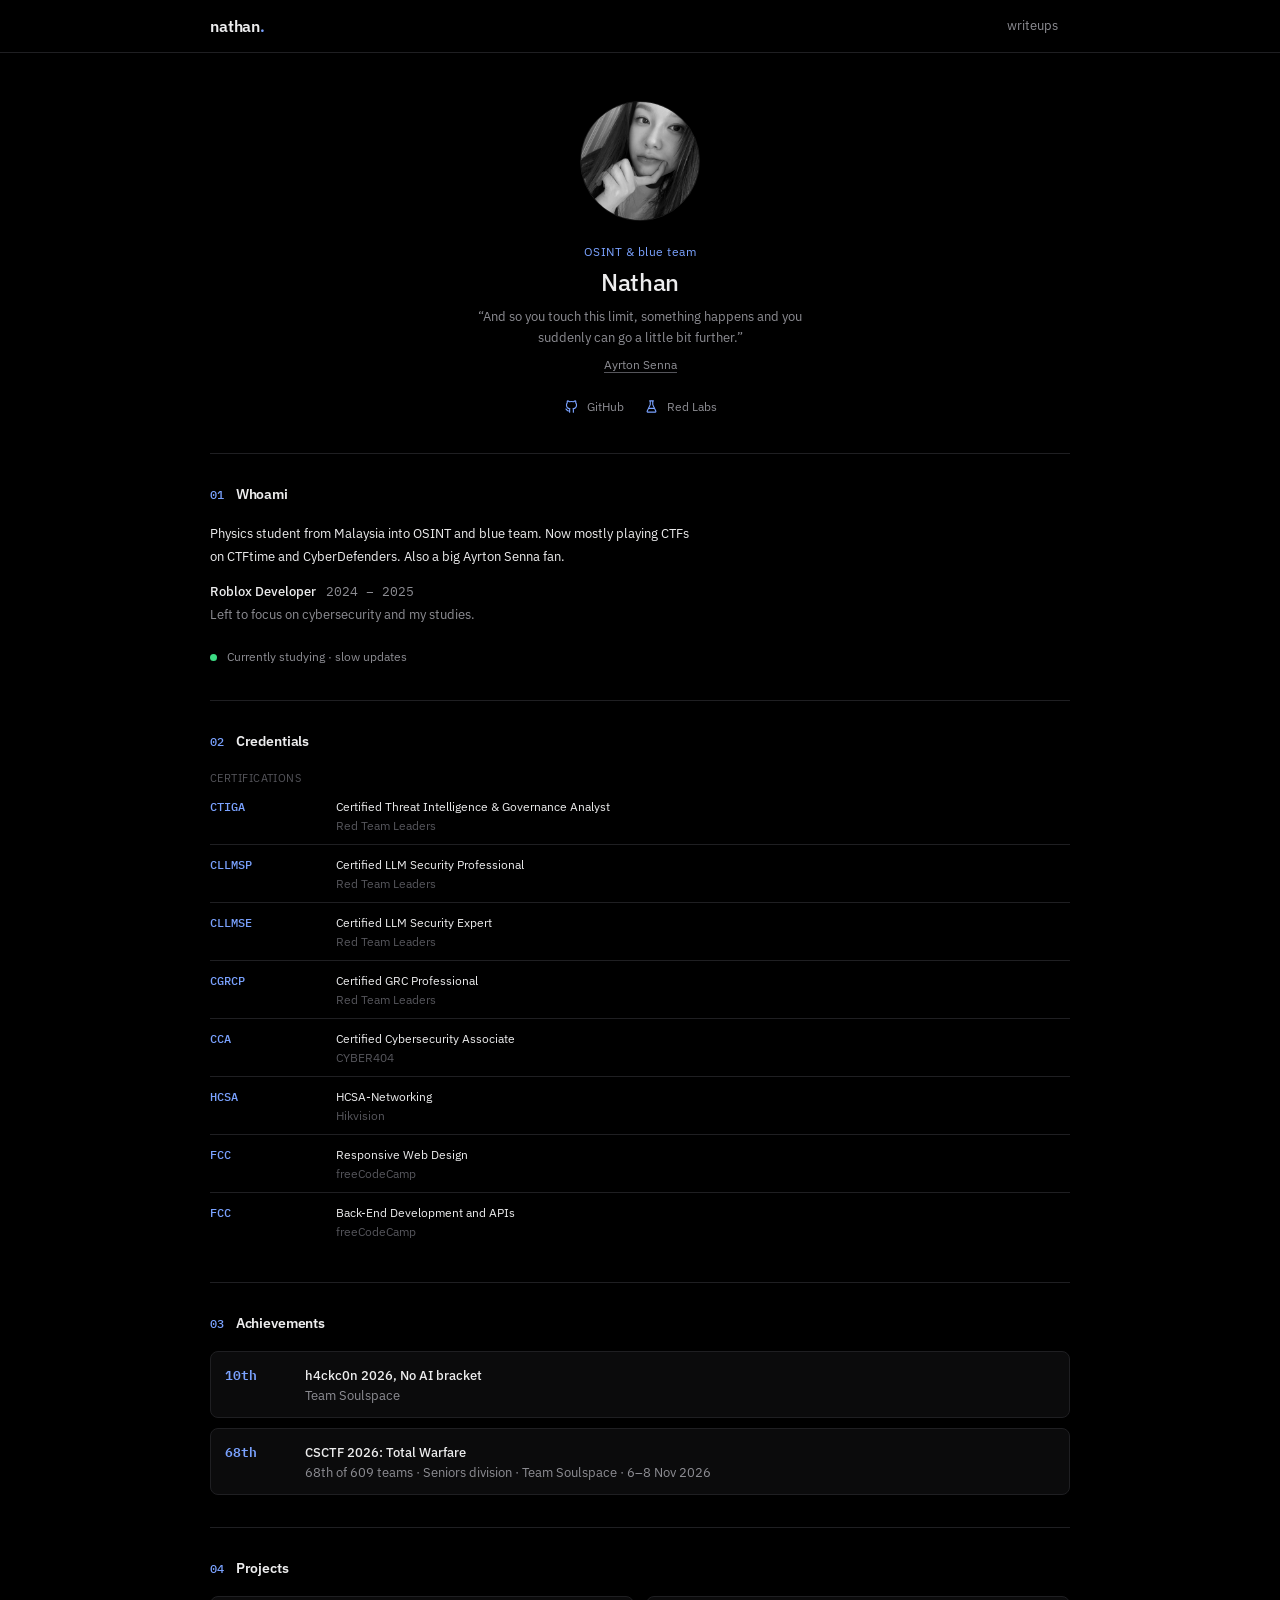
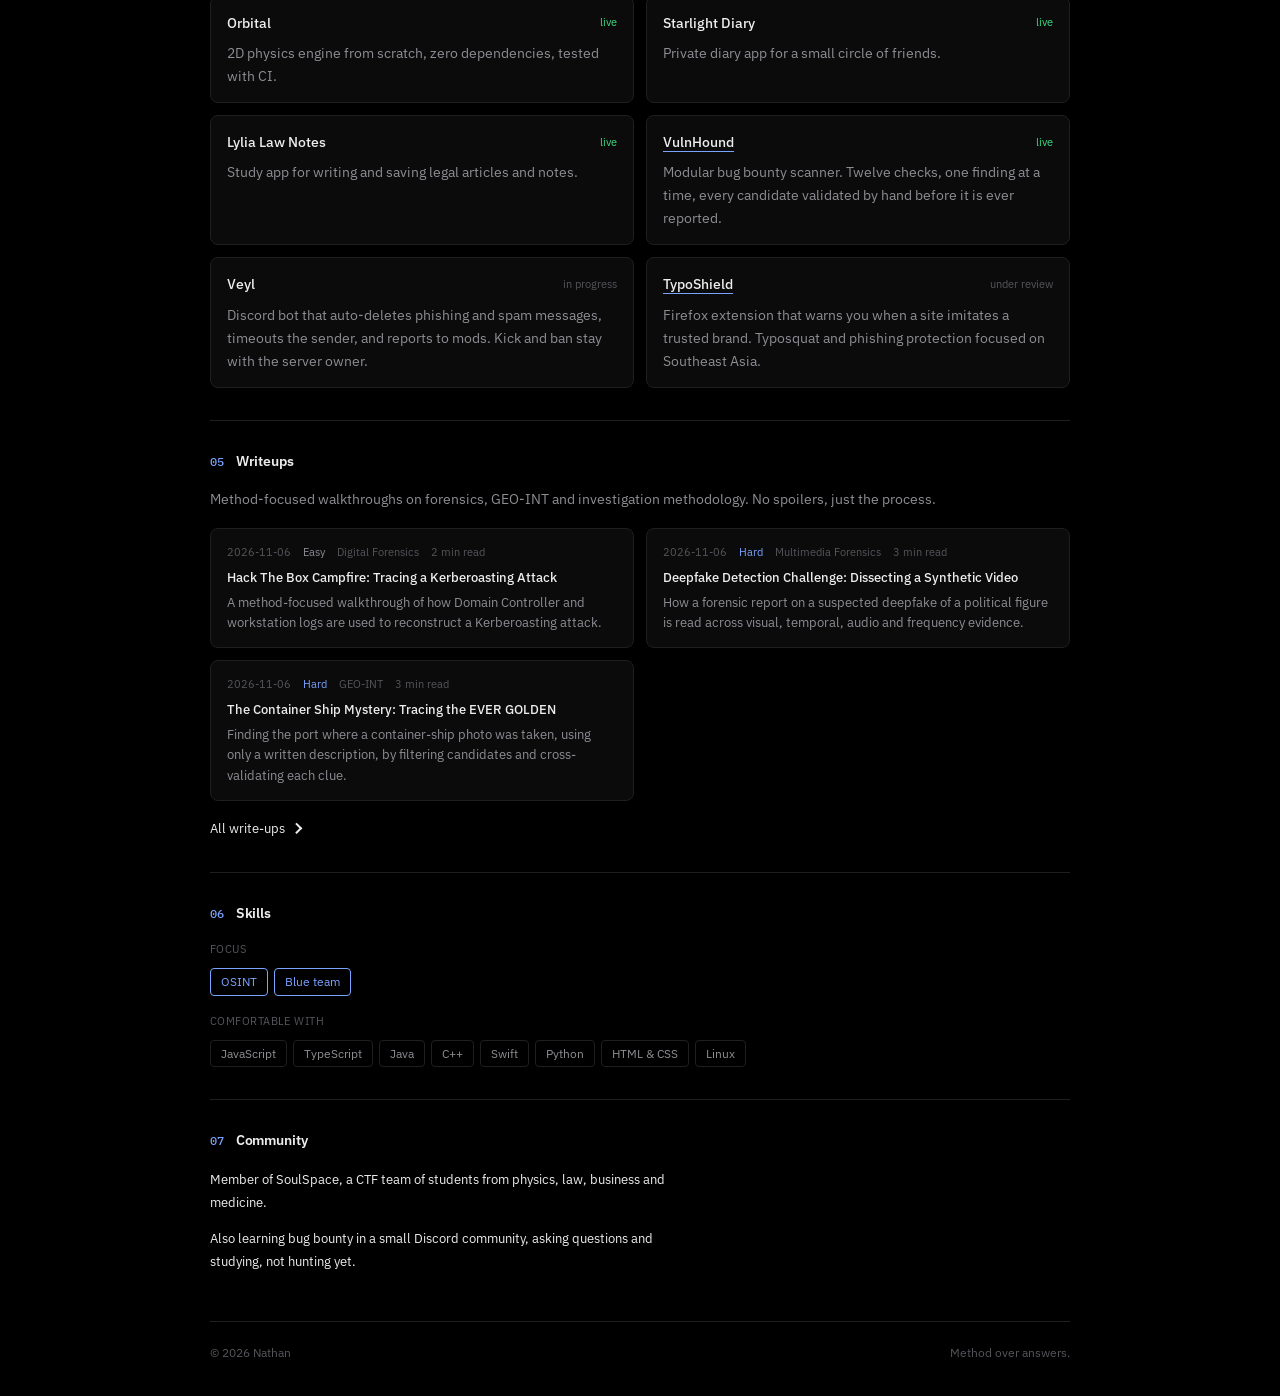
==== index.html @ 0703ba67 "Starlight Diary v2 details; remove SoulSpace and Labs hero links" ====
<!DOCTYPE html>
<html lang="en">
<head>
  <meta charset="UTF-8">
  <meta name="viewport" content="width=device-width, initial-scale=1">
  <title>skibidi sigma gyat</title>
  <meta name="description" content="Nathan's personal portfolio. Physics student interested in OSINT, blue team security, and technical projects.">
  <meta name="theme-color" content="#000000">
  <link rel="icon" href="/assets/img/favicon.svg" type="image/svg+xml">
  <link rel="apple-touch-icon" href="/assets/img/apple-touch-icon.png">
  <meta property="og:type" content="website">
  <meta property="og:title" content="Nathan, Portfolio">
  <meta property="og:description" content="Physics student into OSINT and blue team. Write-ups, projects and CTF notes.">
  <meta property="og:image" content="/assets/img/og.png">
  <meta name="twitter:card" content="summary_large_image">
  <link rel="preconnect" href="https://fonts.googleapis.com">
  <link rel="preconnect" href="https://fonts.gstatic.com" crossorigin>
  <link rel="stylesheet" href="https://fonts.googleapis.com/css2?family=IBM+Plex+Mono:wght@400;500&amp;family=IBM+Plex+Sans:ital,wght@0,400;0,500;0,600;1,400&amp;display=swap">
  <link rel="stylesheet" href="/assets/css/style.css?v=20">
  <script type="application/ld+json">
  {
    "@context": "https://schema.org",
    "@type": "Person",
    "name": "Nathan",
    "alternateName": "skibidin4than",
    "url": "/",
    "sameAs": [
      "https://github.com/skibidin4than",
      "https://www.credly.com/users/skibidin4than/badges"
    ]
  }
  </script>
  <script src="/assets/js/main.js?v=10" defer></script>
  <script src="/assets/js/writeups.js?v=2" defer></script>
</head>
<body class="home">
  <header class="site-header">
    <nav class="nav container" aria-label="Main navigation">
      <a class="nav-brand" href="/">nathan<span>.</span></a>
      <div class="nav-links">
        <a class="nav-link" href="/writeups/">writeups</a>
      </div>
    </nav>
  </header>
  <main class="container page-content">
    <section class="hero" aria-labelledby="intro-title">
      <div class="avatar"><img src="/assets/img/profile.png" alt="Nathan" width="120" height="120"></div>
      <p class="hero-kicker">OSINT &amp; blue team</p>
      <h1 id="intro-title">Nathan</h1>
      <p class="hero-tag">“And so you touch this limit, something happens and you suddenly can go a little bit further.”<span class="hero-by"><a href="https://en.wikipedia.org/wiki/Ayrton_Senna" target="_blank" rel="noopener noreferrer">Ayrton Senna</a></span></p>
      <div class="icons">
        <a class="icon-link" href="https://github.com/skibidin4than" target="_blank" rel="noopener noreferrer"><span class="icon-circle"><svg viewBox="0 0 24 24" aria-hidden="true"><path d="M9 19c-4.3 1.4-4.3-2.5-6-3m12 5v-3.5c0-1 .1-1.4-.5-2 2.8-.3 5.5-1.4 5.5-6a4.6 4.6 0 0 0-1.3-3.2 4.2 4.2 0 0 0-.1-3.2s-1.1-.3-3.5 1.3a11.9 11.9 0 0 0-6.2 0C6.5 2.8 5.4 3.1 5.4 3.1a4.2 4.2 0 0 0-.1 3.2A4.6 4.6 0 0 0 4 9.5c0 4.6 2.7 5.7 5.5 6-.6.6-.6 1.2-.5 2V21"/></svg></span><span class="icon-label">GitHub</span></a>
        <a class="icon-link" href="https://redlabs.enterprisesecurity.io/public-profile/80b9596565cbd5cb3e85d1e59316f225aa04292d63f0277ca23d7d09aa2540df" target="_blank" rel="noopener noreferrer"><span class="icon-circle"><svg viewBox="0 0 24 24" aria-hidden="true"><path d="M9 3h6M10 3v6L5 19.5a1 1 0 0 0 .9 1.5h12.2a1 1 0 0 0 .9-1.5L14 9V3"/><path d="M7.5 15h9"/></svg></span><span class="icon-label">Red Labs</span></a>
      </div>
    </section>

    <section class="section" id="whoami">
      <h2 class="section-heading"><span class="section-num">01</span> Whoami</h2>
      <div class="section-content">
        <p class="body-text">Physics student from Malaysia into OSINT and blue team. Now mostly playing CTFs on CTFtime and CyberDefenders. Also a big Ayrton Senna fan.</p>
        <p class="exp-line"><span class="exp-name">Roblox Developer</span><span class="exp-date">2024 – 2025</span><span class="exp-sub">Left to focus on cybersecurity and my studies.</span></p>
        <p class="status-line"><span class="status-indicator" aria-hidden="true"></span>Currently studying · slow updates</p>
      </div>
    </section>

    <section class="section" id="credentials">
      <h2 class="section-heading"><span class="section-num">02</span> Credentials</h2>
      <div class="section-content">
        <p class="meta-label">Certifications</p>
        <ul class="cert-list">
          <li class="cert"><span class="cert-code">CTIGA</span><span class="cert-body"><span class="cert-name">Certified Threat Intelligence &amp; Governance Analyst</span><span class="cert-issuer">Red Team Leaders</span></span></li>
          <li class="cert"><span class="cert-code">CLLMSP</span><span class="cert-body"><span class="cert-name">Certified LLM Security Professional</span><span class="cert-issuer">Red Team Leaders</span></span></li>
          <li class="cert"><span class="cert-code">CLLMSE</span><span class="cert-body"><span class="cert-name">Certified LLM Security Expert</span><span class="cert-issuer">Red Team Leaders</span></span></li>
          <li class="cert"><span class="cert-code">CGRCP</span><span class="cert-body"><span class="cert-name">Certified GRC Professional</span><span class="cert-issuer">Red Team Leaders</span></span></li>
          <li class="cert"><span class="cert-code">CCA</span><span class="cert-body"><span class="cert-name">Certified Cybersecurity Associate</span><span class="cert-issuer">CYBER404</span></span></li>
          <li class="cert"><span class="cert-code">HCSA</span><span class="cert-body"><span class="cert-name">HCSA-Networking</span><span class="cert-issuer">Hikvision</span></span></li>
          <li class="cert"><span class="cert-code">FCC</span><span class="cert-body"><span class="cert-name">Responsive Web Design</span><span class="cert-issuer">freeCodeCamp</span></span></li>
          <li class="cert"><span class="cert-code">FCC</span><span class="cert-body"><span class="cert-name">Back-End Development and APIs</span><span class="cert-issuer">freeCodeCamp</span></span></li>
        </ul>
      </div>
    </section>

    <section class="section" id="achievements">
      <h2 class="section-heading"><span class="section-num">03</span> Achievements</h2>
      <div class="section-content">
        <ul class="ach-list">
          <li class="ach"><span class="ach-rank">10th</span><span class="ach-body"><span class="ach-name">h4ckc0n 2026, No AI bracket</span><span class="ach-sub">Team Soulspace</span></span></li>
          <li class="ach"><span class="ach-rank">68th</span><span class="ach-body"><span class="ach-name">CSCTF 2026: Total Warfare</span><span class="ach-sub">68th of 609 teams · Seniors division · Team Soulspace · 6–8 Nov 2026</span></span></li>
        </ul>
      </div>
    </section>

    <section class="section" id="projects">
      <h2 class="section-heading"><span class="section-num">04</span> Projects</h2>
      <div class="section-content project-grid">
        <article class="project">
          <div class="project-top"><h3>Orbital</h3><span class="project-status live">live</span></div>
          <p class="project-description">2D physics engine from scratch, zero dependencies, tested with CI.</p>
        </article>
        <article class="project">
          <div class="project-top"><h3>Starlight Diary</h3><span class="project-status live">live</span></div>
          <p class="project-description">Private diary app for a small circle of friends.</p>
        </article>
        <article class="project">
          <div class="project-top"><h3>Lylia Law Notes</h3><span class="project-status live">live</span></div>
          <p class="project-description">Study app for writing and saving legal articles and notes.</p>
        </article>
        <article class="project">
          <div class="project-top"><h3><a href="/projects/vulnhound.html">VulnHound</a></h3><span class="project-status live">live</span></div>
          <p class="project-description">Modular bug bounty scanner. Twelve checks, one finding at a time, every candidate validated by hand before it is ever reported.</p>
        </article>
        <article class="project">
          <div class="project-top"><h3>Veyl</h3><span class="project-status progress">in progress</span></div>
          <p class="project-description">Discord bot that auto-deletes phishing and spam messages, timeouts the sender, and reports to mods. Kick and ban stay with the server owner.</p>
        </article>
        <article class="project">
          <div class="project-top"><h3><a href="/projects/typoshield.html">TypoShield</a></h3><span class="project-status progress">under review</span></div>
          <p class="project-description">Firefox extension that warns you when a site imitates a trusted brand. Typosquat and phishing protection focused on Southeast Asia.</p>
        </article>
      </div>
    </section>

    <section class="section" id="writeups">
      <h2 class="section-heading"><span class="section-num">05</span> Writeups</h2>
      <div class="section-content">
        <p class="section-lead">Method-focused walkthroughs on forensics, GEO-INT and investigation methodology. No spoilers, just the process.</p>
        <div class="writeup-list" id="writeup-list" data-limit="3" aria-live="polite">
          <p class="writeup-message">Loading latest write-ups…</p>
        </div>
        <a class="all-writeups link-arrow" href="/writeups/">All write-ups</a>
      </div>
    </section>

    <section class="section" id="skills">
      <h2 class="section-heading"><span class="section-num">06</span> Skills</h2>
      <div class="section-content">
        <div class="skill-group">
          <p class="meta-label">Focus</p>
          <ul class="chips"><li class="chip focus">OSINT</li><li class="chip focus">Blue team</li></ul>
        </div>
        <div class="skill-group">
          <p class="meta-label">Comfortable with</p>
          <ul class="chips">
            <li class="chip">JavaScript</li><li class="chip">TypeScript</li><li class="chip">Java</li><li class="chip">C++</li><li class="chip">Swift</li><li class="chip">Python</li><li class="chip">HTML &amp; CSS</li><li class="chip">Linux</li>
          </ul>
        </div>
      </div>
    </section>

    <section class="section" id="community">
      <h2 class="section-heading"><span class="section-num">07</span> Community</h2>
      <div class="section-content">
        <p class="body-text">Member of SoulSpace, a CTF team of students from physics, law, business and medicine.</p>
        <p class="body-text">Also learning bug bounty in a small Discord community, asking questions and studying, not hunting yet.</p>
      </div>
    </section>
  </main>
  <footer class="site-footer container">
    <p class="footer-copy">© 2026 Nathan</p>
    <p class="footer-note">Method over answers.</p>
  </footer>
</body>
</html>
---- assets/css/style.css ----
:root {
  color-scheme: dark;
  --bg: #000000;
  --surface: #0b0b0c;
  --line: #1f1f22;
  --text: #ededee;
  --muted: #8d8d93;
  --faint: #55555b;
  --accent: #7aa2ff;
  --accent-soft: #60a5fa;
  --live: #3ddc84;
  --sans: "IBM Plex Sans", "Helvetica Neue", Arial, sans-serif;
  --mono: "IBM Plex Mono", ui-monospace, monospace;
  --measure: 860px;
}

* {
  box-sizing: border-box;
}

html {
  scroll-behavior: smooth;
  scroll-padding-top: 72px;
  -webkit-text-size-adjust: 100%;
  background: var(--bg);
}

body {
  margin: 0;
  min-height: 100vh;
  background: var(--bg);
  color: var(--text);
  font-family: var(--sans);
  font-size: 13px;
  line-height: 1.8;
  -webkit-font-smoothing: antialiased;
  overflow-wrap: break-word;
}

a {
  color: inherit;
  text-decoration: none;
}

a:focus-visible,
button:focus-visible {
  outline: 2px solid var(--accent);
  outline-offset: 4px;
  border-radius: 4px;
}

::selection {
  background: var(--accent);
  color: var(--bg);
}

.container {
  width: min(100% - 40px, var(--measure));
  margin-inline: auto;
}

.site-header {
  position: sticky;
  top: 0;
  z-index: 10;
  background: var(--bg);
  border-bottom: 1px solid var(--line);
}

.nav {
  height: 52px;
  display: flex;
  align-items: center;
  justify-content: space-between;
}

.nav-brand {
  font-family: var(--sans);
  font-weight: 600;
  font-size: 16px;
  letter-spacing: -.01em;
}

.nav-brand span {
  color: var(--accent);
}

.nav-links {
  display: flex;
  gap: 4px;
}

.nav-link {
  padding: 4px 12px;
  color: var(--muted);
  font-family: var(--sans);
  font-size: 13px;
  transition: color .2s;
}

.nav-link:hover,
.nav-link.active {
  color: var(--text);
}

.nav-link.active {
  box-shadow: inset 0 -2px 0 var(--accent);
}

.page-content {
  padding-top: 36px;
}

.hero {
  padding: 0 0 32px;
  border-bottom: 1px solid var(--line);
  text-align: center;
}

.avatar {
  width: 120px;
  height: 120px;
  margin: 0 auto 20px;
}

.avatar img {
  display: block;
  width: 120px;
  height: 120px;
  border-radius: 50%;
  object-fit: cover;
  border: 1px solid var(--line);
  filter: grayscale(1) contrast(1.05);
}

.hero-kicker {
  margin: 0 0 6px;
  color: var(--accent);
  font-family: var(--sans);
  font-size: 12px;
  letter-spacing: .04em;
}

.hero h1 {
  margin: 0;
  font-size: clamp(20px, 5vw, 24px);
  line-height: 1.1;
  font-weight: 500;
  letter-spacing: -.02em;
}

.hero-tag {
  margin: 12px auto 0;
  max-width: 46ch;
  color: var(--muted);
  font-size: 13px;
  line-height: 1.6;
}

.hero-by {
  display: block;
  margin-top: 6px;
  color: var(--faint);
  font-size: 12px;
}

.hero-by a {
  border-bottom: 1px solid var(--faint);
  color: var(--muted);
  transition: color .2s, border-color .2s;
}

.hero-by a:hover {
  color: var(--accent);
  border-color: var(--accent);
}

.icons {
  display: flex;
  flex-wrap: wrap;
  gap: 6px 20px;
  margin-top: 22px;
  justify-content: center;
}

.icon-link {
  display: inline-flex;
  align-items: center;
  gap: 8px;
  color: var(--muted);
  font-family: var(--sans);
  font-size: 12px;
  transition: color .2s;
}

.icon-link:hover {
  color: var(--accent);
}

.icon-circle {
  display: grid;
  place-items: center;
}

.icon-circle svg {
  width: 15px;
  height: 15px;
  fill: none;
  stroke: var(--accent);
  stroke-width: 1.8;
  stroke-linecap: round;
  stroke-linejoin: round;
}

.section {
  padding: 32px 0;
  border-bottom: 1px solid var(--line);
}

.section:last-of-type {
  border-bottom: 0;
}

.section-heading {
  display: flex;
  align-items: baseline;
  gap: 12px;
  margin: 0 0 18px;
  font-size: 14px;
  line-height: 1.25;
  font-weight: 600;
  letter-spacing: -.01em;
}

.section-num {
  flex-shrink: 0;
  color: var(--accent);
  font-family: var(--mono);
  font-size: 12px;
  font-weight: 500;
}

.body-text {
  max-width: 60ch;
  margin: 0 0 12px;
  color: var(--text);
  font-size: 13px;
  line-height: 1.8;
}

.body-text:last-child {
  margin-bottom: 0;
}

.section-lead {
  margin: 0 0 16px;
  color: var(--muted);
  font-size: 14px;
  line-height: 1.7;
}

.status-line {
  display: flex;
  align-items: center;
  gap: 10px;
  margin: 16px 0 0;
  color: var(--muted);
  font-family: var(--sans);
  font-size: 12px;
}

.status-indicator {
  width: 7px;
  height: 7px;
  border-radius: 50%;
  background: var(--live);
}

.terminal {
  background: var(--surface);
  border: 1px solid var(--line);
  border-radius: 8px;
  overflow: hidden;
}

.term-head {
  display: flex;
  align-items: center;
  gap: 6px;
  padding: 10px 14px;
  border-bottom: 1px solid var(--line);
}

.term-dot {
  width: 9px;
  height: 9px;
  border-radius: 50%;
  background: var(--line);
}

.term-title {
  margin-left: 8px;
  color: var(--faint);
  font-family: var(--sans);
  font-size: 12px;
}

.term-line {
  margin: 0;
  padding: 14px 14px 4px;
  color: var(--text);
  font-family: var(--sans);
  font-size: 13px;
}

.term-line .prompt {
  color: var(--accent);
  margin-right: 8px;
}

.term-out {
  margin: 0;
  padding: 4px 14px 14px;
}

.term-row {
  display: grid;
  grid-template-columns: 72px 1fr;
  gap: 12px;
  padding: 2px 0;
  font-family: var(--sans);
  font-size: 13px;
  line-height: 1.7;
}

.term-row dt {
  color: var(--faint);
}

.term-row dd {
  margin: 0;
  color: var(--text);
}

.project-grid {
  display: grid;
  grid-template-columns: 1fr;
  gap: 12px;
}

.project {
  padding: 14px 16px;
  background: var(--surface);
  border: 1px solid var(--line);
  border-radius: 8px;
}

.project-top {
  display: flex;
  align-items: center;
  justify-content: space-between;
  gap: 12px;
}

.project h3 {
  margin: 0;
  font-size: 14px;
  font-weight: 500;
}

.project h3 a {
  border-bottom: 1px solid var(--accent);
  color: var(--text);
}

.project h3 a:hover {
  color: var(--accent);
}

.project-status {
  flex-shrink: 0;
  color: var(--faint);
  font-family: var(--sans);
  font-size: 11px;
}

.project-status.live {
  color: var(--live);
}

.project-description {
  margin: 6px 0 0;
  color: var(--muted);
  font-size: 14px;
  line-height: 1.65;
}

.skill-group {
  margin: 0 0 16px;
}

.skill-group:last-child {
  margin-bottom: 0;
}

.meta-label {
  margin: 0 0 8px;
  color: var(--faint);
  font-family: var(--sans);
  font-size: 11px;
  letter-spacing: .04em;
  text-transform: uppercase;
}

.chips {
  display: flex;
  flex-wrap: wrap;
  gap: 6px;
  margin: 0;
  padding: 0;
  list-style: none;
}

.chip {
  padding: 2px 10px;
  border: 1px solid var(--line);
  border-radius: 4px;
  color: var(--muted);
  font-family: var(--sans);
  font-size: 12px;
}

.chip.focus {
  border-color: var(--accent);
  color: var(--accent);
}

.cert-list {
  display: grid;
  margin: 0;
  padding: 0;
  list-style: none;
}

.cert {
  display: grid;
  grid-template-columns: 88px 1fr;
  gap: 4px 16px;
  align-items: baseline;
  padding: 9px 0;
  border-top: 1px solid var(--line);
}

.cert:first-child {
  border-top: 0;
  padding-top: 0;
}

.cert-code {
  color: var(--accent);
  font-family: var(--mono);
  font-size: 12px;
  font-weight: 500;
  overflow-wrap: anywhere;
}

.cert-body {
  min-width: 0;
}

.cert-name {
  display: block;
  color: var(--text);
  font-size: 12px;
  line-height: 1.5;
  font-weight: 400;
}

.cert-issuer {
  display: block;
  margin-top: 1px;
  color: var(--faint);
  font-size: 12px;
  line-height: 1.5;
}

.cert-highlight {
  background: var(--surface);
  border: 1px solid var(--line);
  border-radius: 6px;
  padding: 9px 12px;
  margin: 0 -12px 9px;
}

.cert-highlight + .cert {
  border-top: 0;
}

.about-exp {
  margin: 16px 0 0;
}

.cred-subhead {
  margin-top: 20px;
}

.ach-list {
  display: grid;
  gap: 10px;
  margin: 0;
  padding: 0;
  list-style: none;
}

.ach {
  display: grid;
  grid-template-columns: 64px 1fr;
  gap: 4px 16px;
  align-items: baseline;
  padding: 12px 14px;
  background: var(--surface);
  border: 1px solid var(--line);
  border-radius: 8px;
}

.ach-rank {
  color: var(--accent);
  font-family: var(--mono);
  font-size: 13px;
  font-weight: 600;
}

.ach-name {
  display: block;
  color: var(--text);
  font-size: 12.5px;
  font-weight: 500;
  line-height: 1.5;
}

.ach-sub {
  display: block;
  margin-top: 1px;
  color: var(--muted);
  font-size: 12.5px;
  line-height: 1.55;
}

.site-footer {
  display: flex;
  flex-wrap: wrap;
  justify-content: space-between;
  gap: 8px;
  margin-top: 16px;
  padding-top: 20px;
  padding-bottom: 32px;
  border-top: 1px solid var(--line);
}

.footer-copy,
.footer-note {
  margin: 0;
  color: var(--faint);
  font-family: var(--sans);
  font-size: 12px;
}

.link-arrow::after {
  content: "";
  display: inline-block;
  width: .45em;
  height: .45em;
  margin-left: .55em;
  border-top: 2px solid currentColor;
  border-right: 2px solid currentColor;
  transform: rotate(45deg) translateY(-.08em);
}

.all-writeups {
  display: inline-block;
  margin-top: 16px;
  color: var(--text);
  font-family: var(--sans);
  font-size: 13px;
}

.all-writeups:hover {
  color: var(--accent);
}

.writeups-page .hero {
  padding-bottom: 24px;
}

.filters {
  display: flex;
  flex-wrap: wrap;
  gap: 6px;
  margin-top: 20px;
}

.filter {
  display: inline-flex;
  align-items: baseline;
  padding: 3px 10px;
  background: none;
  border: 1px solid var(--line);
  border-radius: 4px;
  color: var(--muted);
  font: 400 12px var(--mono);
  cursor: pointer;
  transition: color .2s, border-color .2s;
}

.filter:hover {
  color: var(--text);
  border-color: var(--faint);
}

.filter[aria-pressed="true"] {
  color: var(--accent);
  border-color: var(--accent);
}

.filter-count {
  margin-left: 8px;
  color: var(--faint);
  font-size: 11px;
}

.writeup-list {
  display: grid;
  grid-template-columns: 1fr;
  gap: 12px;
}

.writeup-row {
  display: block;
  padding: 14px 16px;
  background: var(--surface);
  border: 1px solid var(--line);
  border-radius: 8px;
  transition: border-color .2s;
}

.writeup-row:hover,
.writeup-row:focus-visible {
  border-color: var(--accent);
}

.writeup-meta {
  display: flex;
  flex-wrap: wrap;
  align-items: center;
  gap: 4px 12px;
  margin-bottom: 6px;
  color: var(--faint);
  font-family: var(--sans);
  font-size: 11px;
}

.writeup-title {
  display: block;
  font-size: 13px;
  line-height: 1.45;
  font-weight: 500;
}

.writeup-description {
  display: block;
  margin-top: 4px;
  color: var(--muted);
  font-size: 12.5px;
  line-height: 1.65;
}

.writeup-message {
  margin: 0;
  padding: 14px 0;
  color: var(--muted);
  font-size: 14px;
}

.lvl,
.cat {
  font-family: var(--sans);
  font-size: 11px;
}

.lvl-easy,
.lvl-medium {
  color: var(--muted);
}

.lvl-hard {
  color: var(--accent);
}

.article {
  width: 100%;
}

.article-header {
  padding: 36px 0 22px;
  border-bottom: 1px solid var(--line);
}

.article-meta {
  display: flex;
  flex-wrap: wrap;
  align-items: center;
  gap: 6px 12px;
  color: var(--faint);
  font-family: var(--sans);
  font-size: 12px;
}

.article-title {
  margin: 14px 0 10px;
  font-size: clamp(22px, 6vw, 26px);
  line-height: 1.25;
  font-weight: 600;
  letter-spacing: -.015em;
}

.article-description {
  margin: 0;
  color: var(--muted);
  font-size: 15px;
  line-height: 1.7;
}

.article-tags {
  display: flex;
  flex-wrap: wrap;
  gap: 6px;
  margin-top: 16px;
}

.tag-chip {
  padding: 1px 10px;
  border: 1px solid var(--line);
  border-radius: 4px;
  color: var(--muted);
  font-family: var(--sans);
  font-size: 11px;
}

.article-body {
  padding: 12px 0 36px;
}

.article-body p,
.article-body li {
  font-size: 14px;
  line-height: 1.85;
}

.article-body p {
  margin: 14px 0;
}

.article-body ul,
.article-body ol {
  padding-left: 22px;
  margin: 14px 0;
}

.article-body li {
  padding: 2px 0;
}

.article-body a {
  border-bottom: 1px solid var(--accent);
  color: var(--text);
}

.article-body a:hover {
  color: var(--accent);
}

.article-body h2 {
  display: flex;
  align-items: baseline;
  gap: 12px;
  margin: 36px 0 4px;
  font-size: 17px;
  line-height: 1.3;
  font-weight: 600;
  letter-spacing: -.01em;
}

.article-body h2:first-child {
  margin-top: 20px;
}

.step-number {
  flex-shrink: 0;
  color: var(--accent);
  font-family: var(--sans);
  font-size: 13px;
  font-weight: 500;
}

.article-body blockquote {
  margin: 20px 0;
  padding: 4px 0 4px 18px;
  border-left: 2px solid var(--accent);
  color: var(--muted);
  font-size: 13.5px;
  line-height: 1.75;
}

.article-body pre {
  max-width: 100%;
  overflow-x: auto;
  margin: 18px 0;
  padding: 14px 16px;
  background: var(--surface);
  border: 1px solid var(--line);
  border-radius: 6px;
  font: 13px/1.7 var(--mono);
}

.article-body code {
  font-family: var(--mono);
  font-size: .88em;
  overflow-wrap: anywhere;
}

.article-body :not(pre) > code {
  padding: 1px 6px;
  background: var(--surface);
  border: 1px solid var(--line);
  border-radius: 4px;
}

.article-body pre code {
  overflow-wrap: normal;
}

.takeaway {
  margin: 28px 0 0;
  padding: 16px 18px;
  background: var(--surface);
  border: 1px solid var(--line);
  border-left: 2px solid var(--accent);
  border-radius: 0 6px 6px 0;
}

.takeaway p {
  margin: 0;
  font-size: 14px;
}

.takeaway .takeaway-label {
  margin-bottom: 6px;
  color: var(--accent);
  font-family: var(--sans);
  font-size: 12px;
  font-weight: 600;
}

.article-footer {
  padding: 20px 0 28px;
  border-top: 1px solid var(--line);
}

.article-back {
  color: var(--text);
  font-family: var(--sans);
  font-size: 13px;
}

.article-back:hover {
  color: var(--accent);
}

.article-back.back::before {
  content: "";
  display: inline-block;
  width: .45em;
  height: .45em;
  margin-right: .6em;
  border-bottom: 2px solid currentColor;
  border-left: 2px solid currentColor;
  transform: rotate(45deg) translateY(-.08em);
}

.not-found {
  min-height: 55vh;
  display: grid;
  align-content: center;
}

.not-found .hero {
  padding: 0;
  border: 0;
}

.not-found-links {
  display: flex;
  flex-wrap: wrap;
  gap: 12px 28px;
  margin: 28px 0 0;
}

.article-header,
.article-body,
.article-footer {
  max-width: 700px;
}

@media (min-width: 640px) {
  .page-content {
    padding-top: 48px;
  }
  .hero {
    padding-bottom: 36px;
  }
  .project-grid {
    grid-template-columns: 1fr 1fr;
  }
  .writeup-list {
    grid-template-columns: 1fr 1fr;
  }
  .cert {
    grid-template-columns: 110px 1fr;
  }
}

@media (max-width: 520px) {
  .container {
    width: min(100% - 32px, var(--measure));
  }
  .section {
    padding: 28px 0;
  }
  .cert {
    grid-template-columns: 76px 1fr;
    gap: 4px 12px;
  }
  .cert-highlight {
    margin: 0 -8px 9px;
    padding: 9px 8px;
  }
  .term-row {
    grid-template-columns: 64px 1fr;
  }
}

@media (prefers-reduced-motion: reduce) {
  html {
    scroll-behavior: auto;
  }
  *,
  *::before,
  *::after {
    transition-duration: .01ms !important;
  }
}

.exp-line { margin: 8px 0 22px; font-size: 13px; line-height: 1.6; }
.exp-name { font-weight: 500; }
.exp-date { margin-left: 10px; color: var(--muted); font-family: var(--mono); font-size: 12.5px; white-space: nowrap; }
.exp-sub { display: block; margin-top: 2px; color: var(--muted); font-size: 12.5px; }

.project-logo {
  width: 96px;
  height: 96px;
  margin-bottom: 16px;
  border: 1px solid var(--line);
  border-radius: 18px;
}

.btn-primary {
  display: inline-block;
  margin-top: 16px;
  padding: 9px 18px;
  background: var(--accent);
  border-radius: 6px;
  color: #000;
  font-size: 13px;
  font-weight: 600;
}

.btn-primary:hover {
  background: var(--accent-soft);
}

.cmd-list {
  display: grid;
  gap: 8px;
  margin: 14px 0;
  padding: 0;
  list-style: none;
}

.cmd-list li {
  color: var(--muted);
  font-size: 13px;
  line-height: 1.6;
}
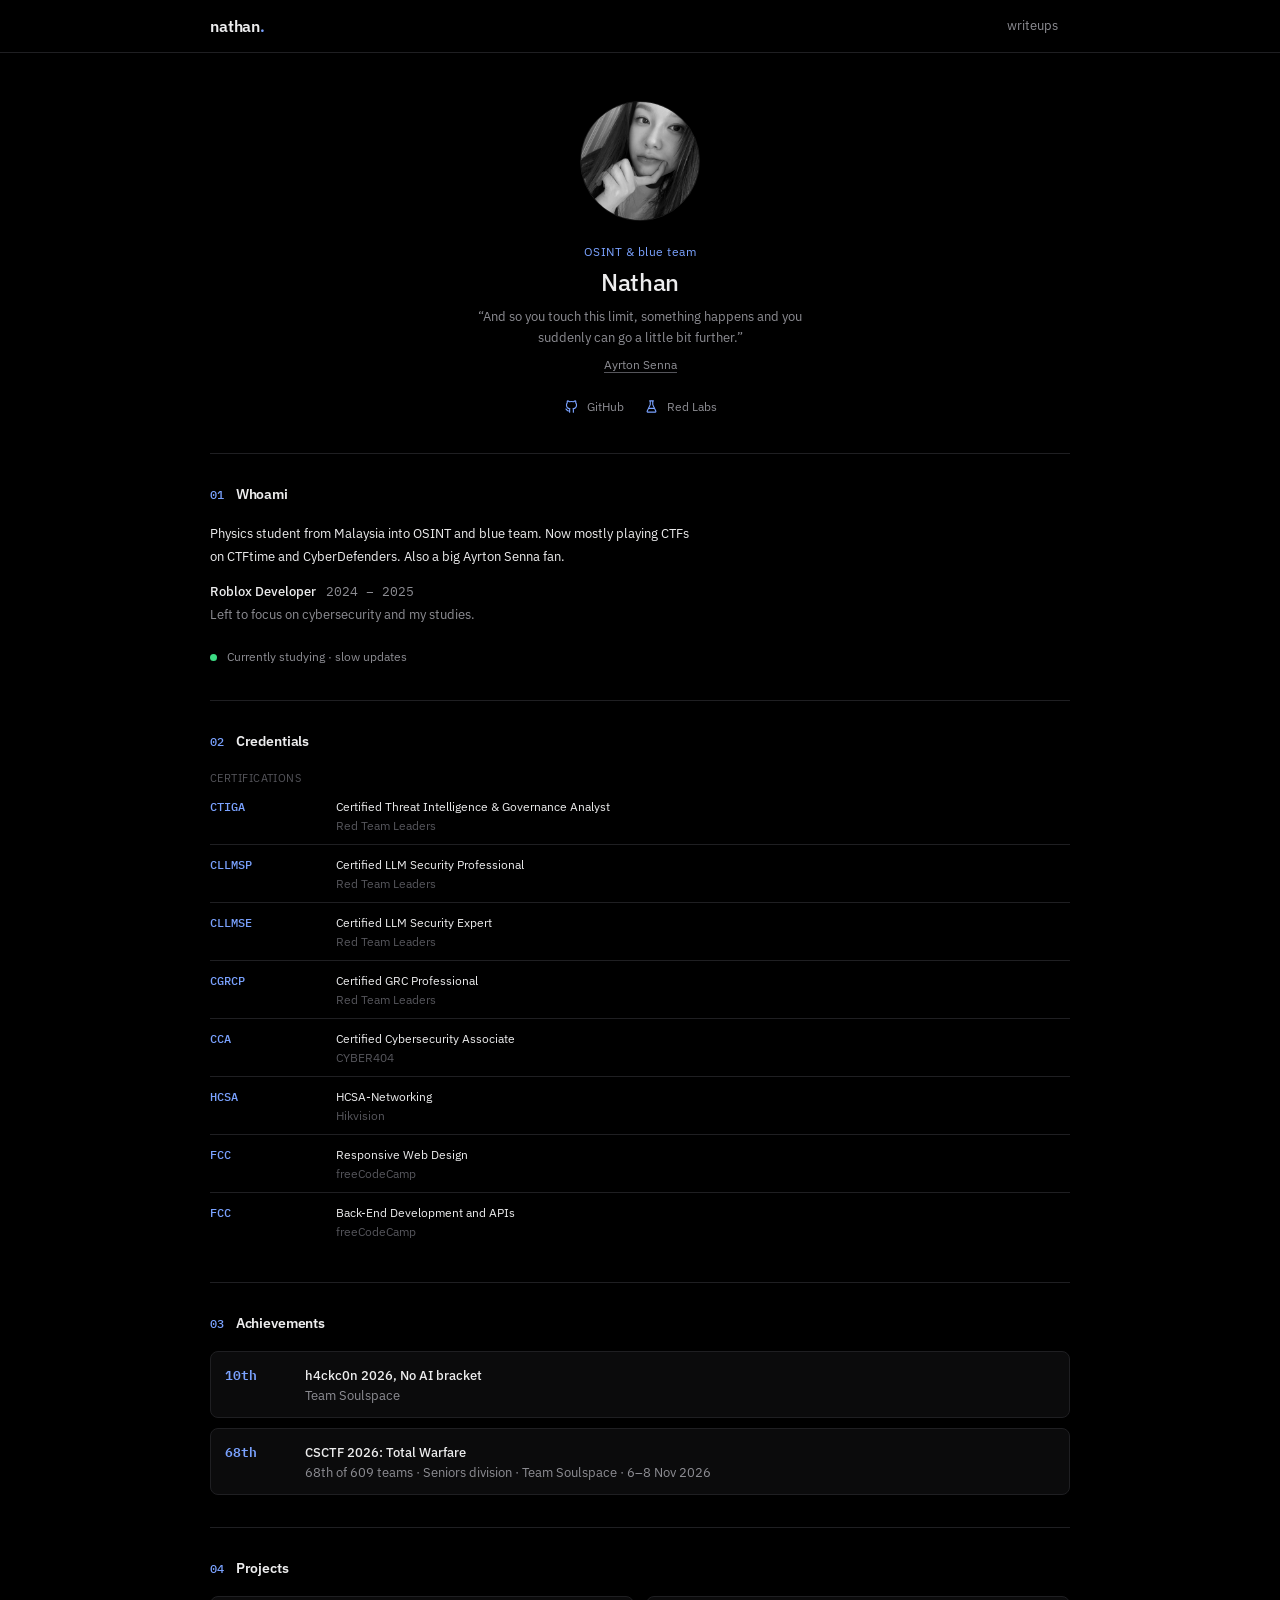
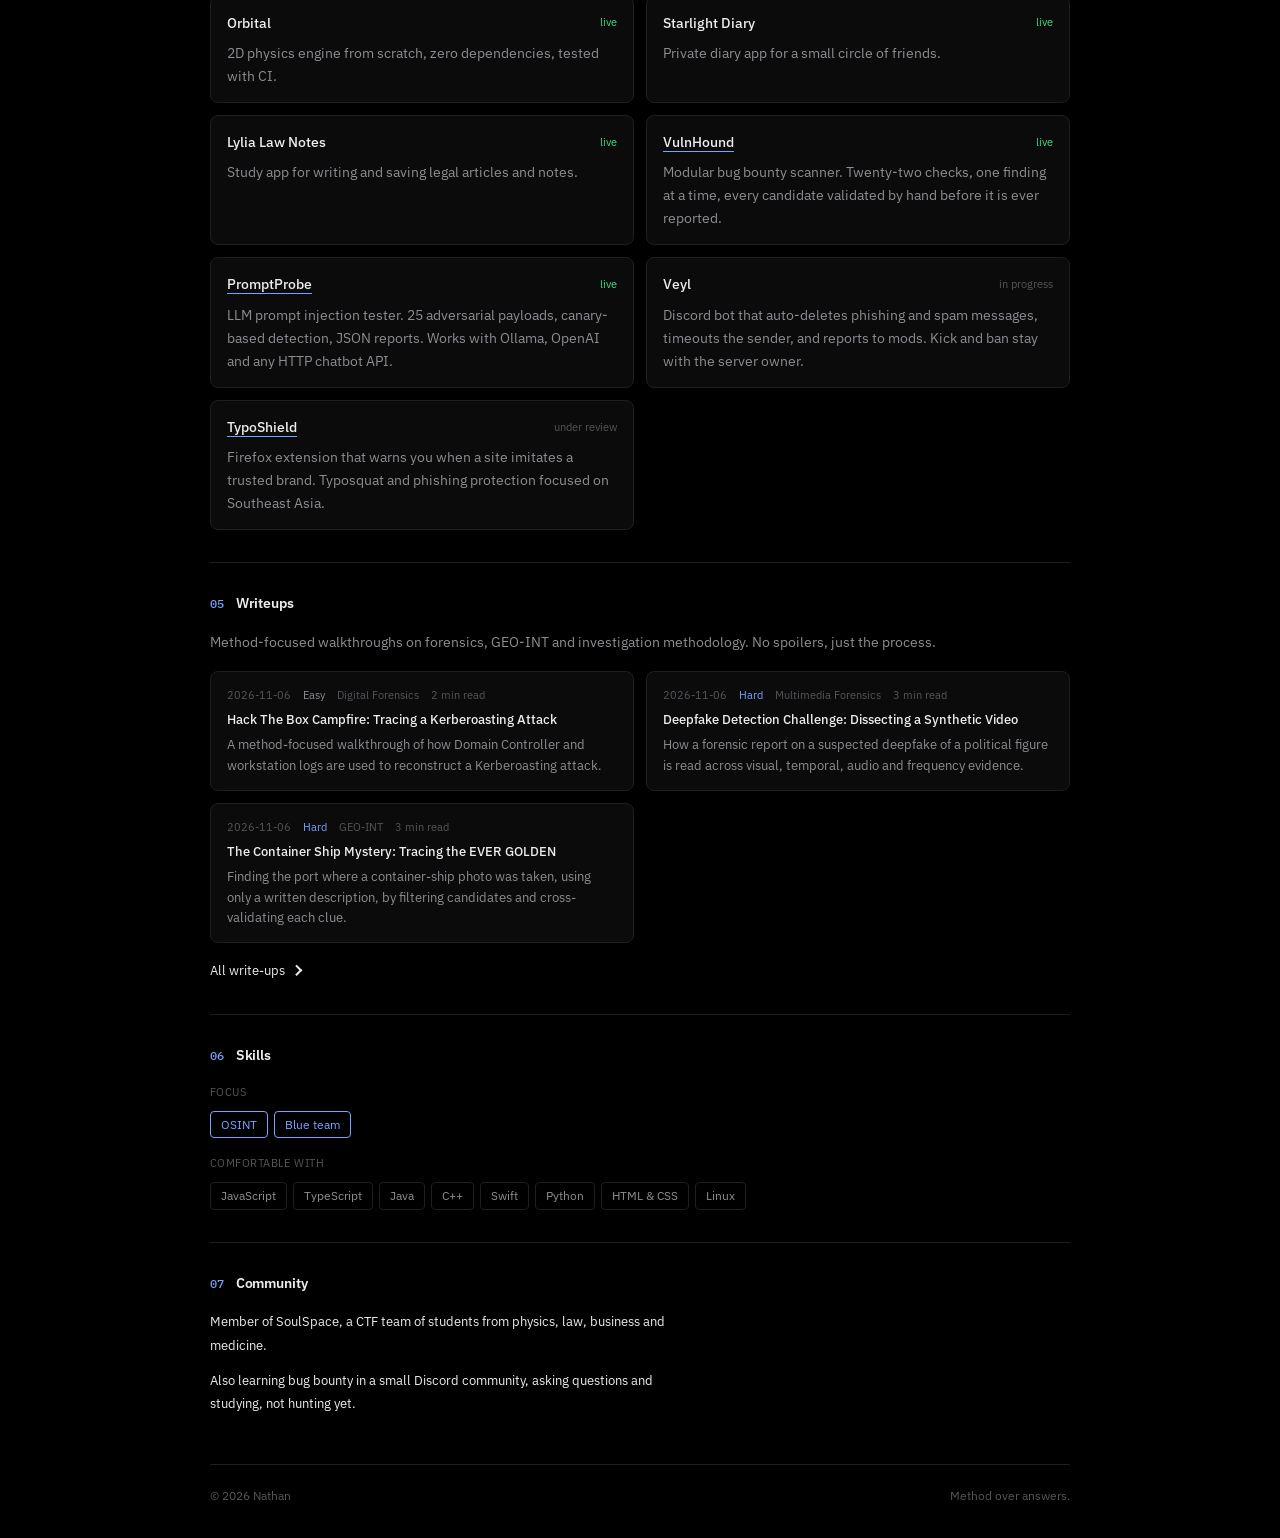
==== commit de829ffa: "Portfolio: VulnHound v1.0.5 + changelog, add PromptProbe" ====
--- a/index.html
+++ b/index.html
@@ -107,7 +107,11 @@
         </article>
         <article class="project">
           <div class="project-top"><h3><a href="/projects/vulnhound.html">VulnHound</a></h3><span class="project-status live">live</span></div>
-          <p class="project-description">Modular bug bounty scanner. Twelve checks, one finding at a time, every candidate validated by hand before it is ever reported.</p>
+          <p class="project-description">Modular bug bounty scanner. Twenty-two checks, one finding at a time, every candidate validated by hand before it is ever reported.</p>
+        </article>
+        <article class="project">
+          <div class="project-top"><h3><a href="/projects/promptprobe.html">PromptProbe</a></h3><span class="project-status live">live</span></div>
+          <p class="project-description">LLM prompt injection tester. 25 adversarial payloads, canary-based detection, JSON reports. Works with Ollama, OpenAI and any HTTP chatbot API.</p>
         </article>
         <article class="project">
           <div class="project-top"><h3>Veyl</h3><span class="project-status progress">in progress</span></div>
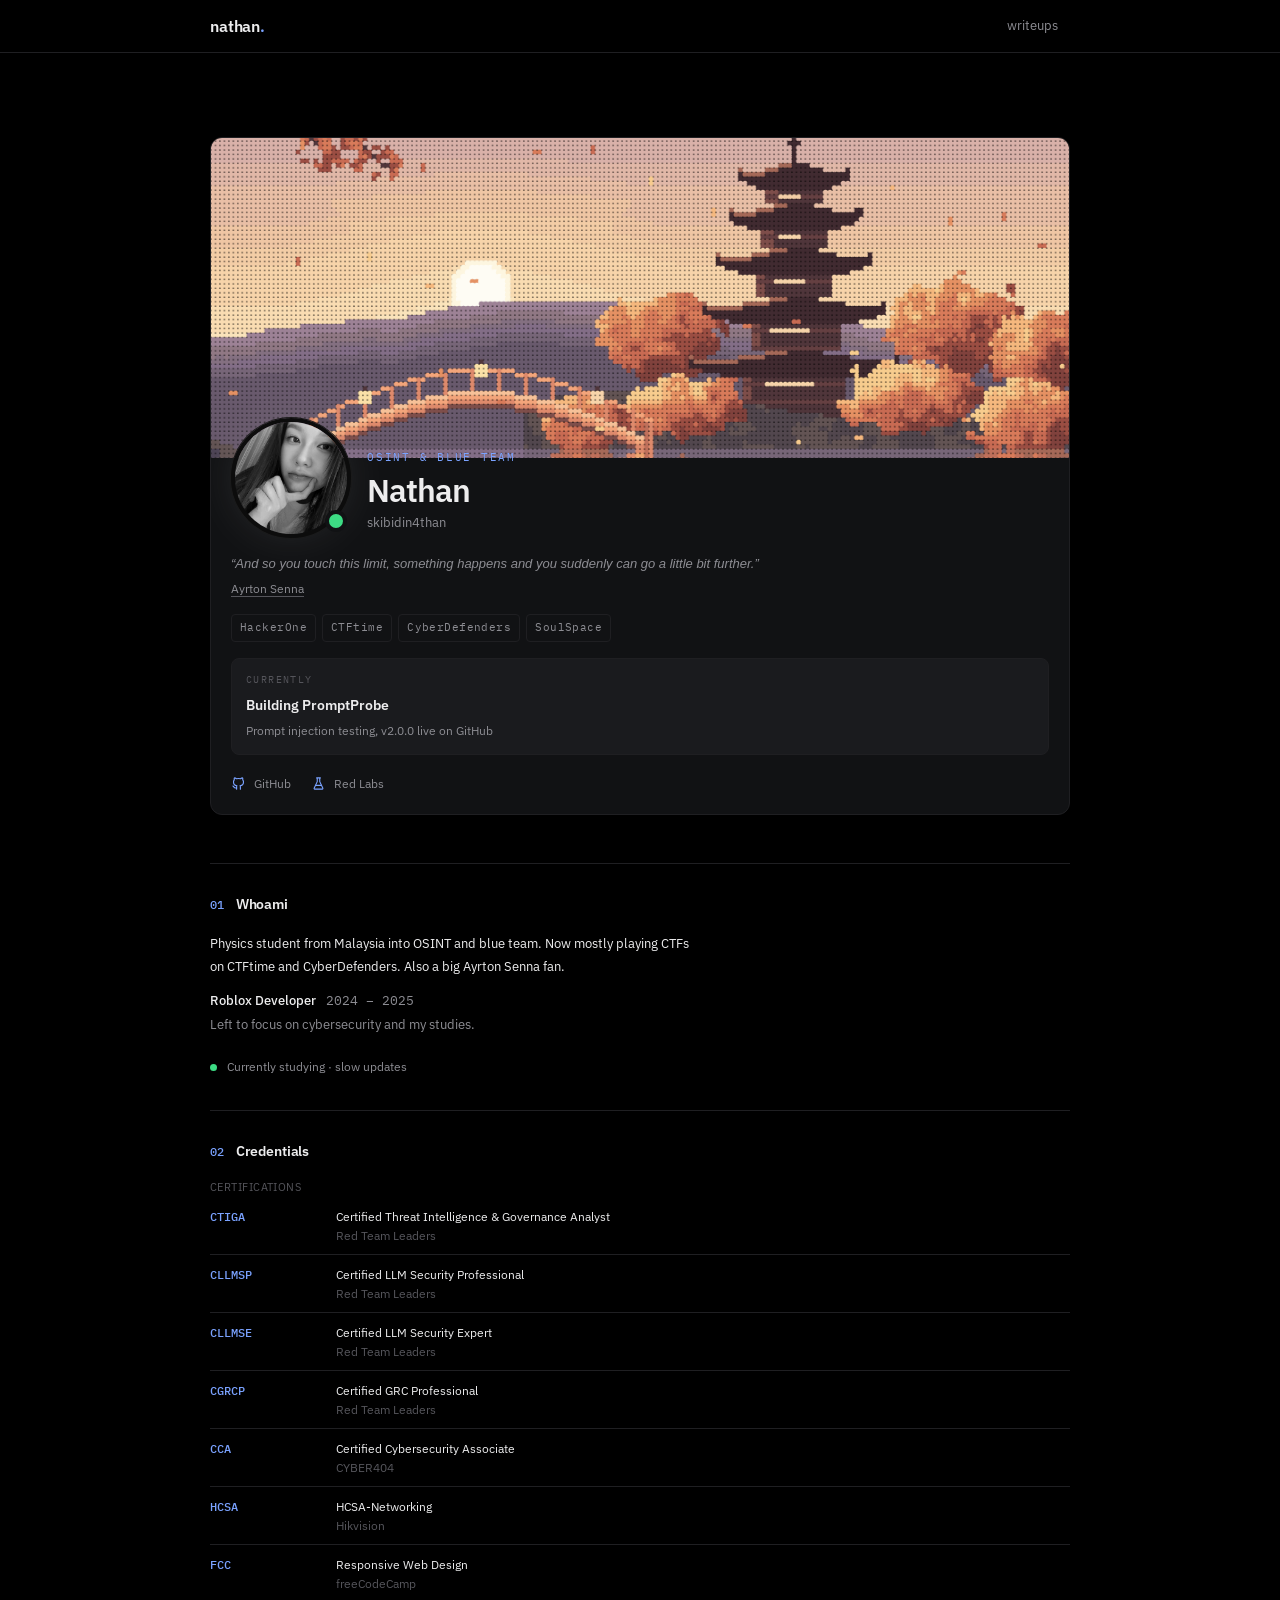
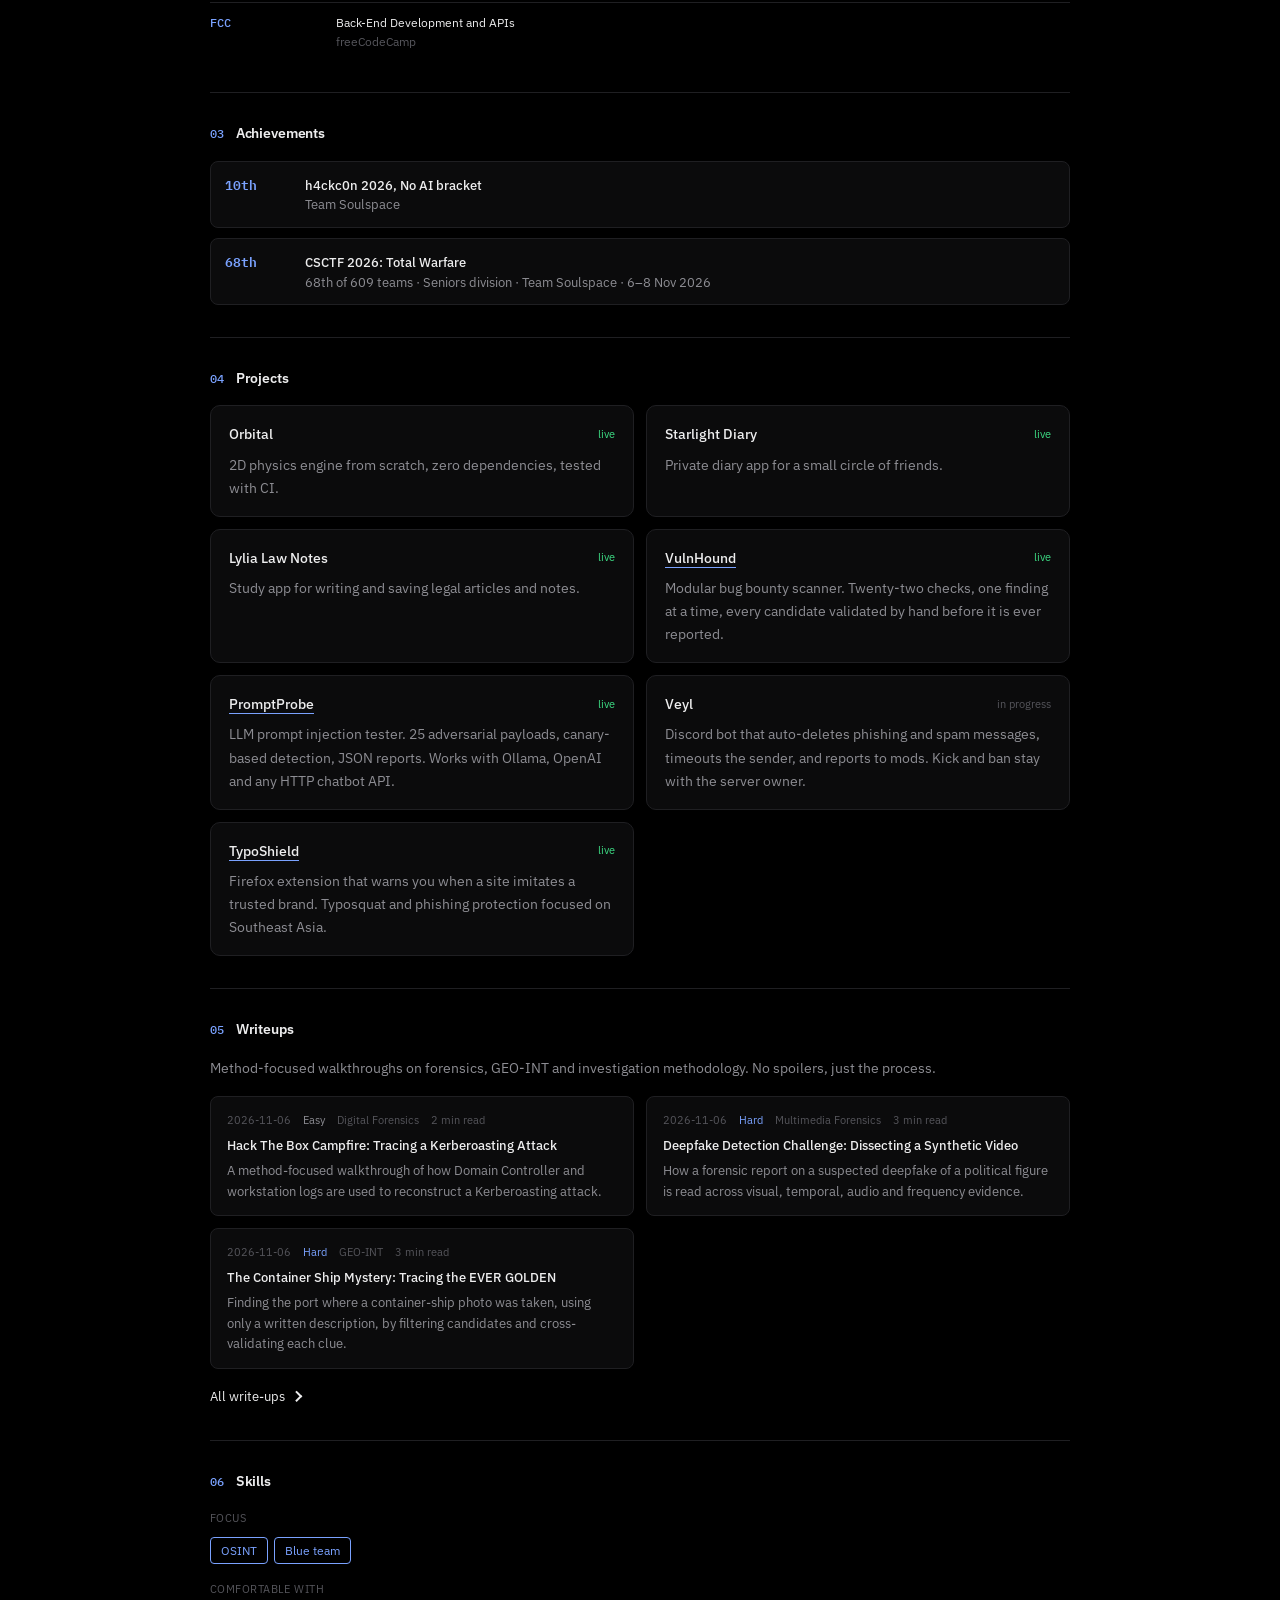
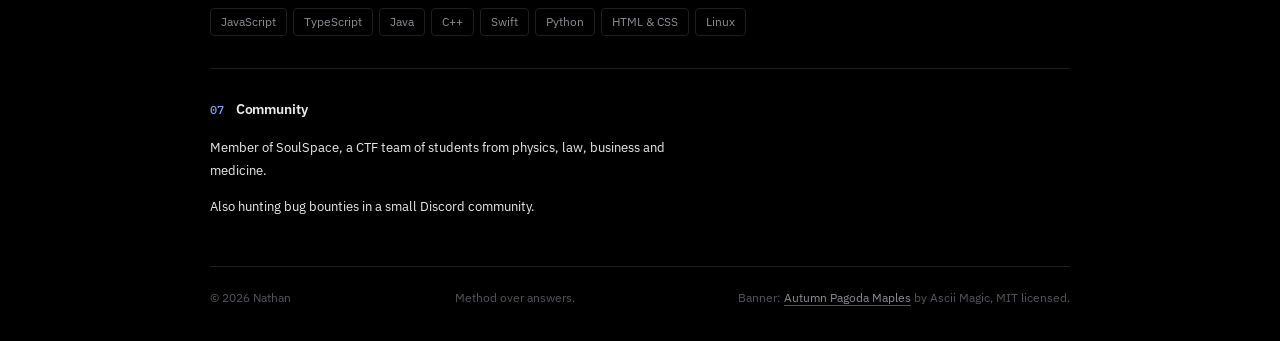
==== commit 44fc1c88: "Portfolio redesign: Discord-style profile card with animated ASCII pagoda banner, polish, TypoShield" ====
--- a/index.html
+++ b/index.html
@@ -16,7 +16,7 @@
   <link rel="preconnect" href="https://fonts.googleapis.com">
   <link rel="preconnect" href="https://fonts.gstatic.com" crossorigin>
   <link rel="stylesheet" href="https://fonts.googleapis.com/css2?family=IBM+Plex+Mono:wght@400;500&amp;family=IBM+Plex+Sans:ital,wght@0,400;0,500;0,600;1,400&amp;display=swap">
-  <link rel="stylesheet" href="/assets/css/style.css?v=20">
+  <link rel="stylesheet" href="/assets/css/style.css?v=22">
   <script type="application/ld+json">
   {
     "@context": "https://schema.org",
@@ -30,8 +30,9 @@
     ]
   }
   </script>
-  <script src="/assets/js/main.js?v=10" defer></script>
+  <script src="/assets/js/main.js?v=11" defer></script>
   <script src="/assets/js/writeups.js?v=2" defer></script>
+  <script type="module" src="/assets/js/ascii-banner.js"></script>
 </head>
 <body class="home">
   <header class="site-header">
@@ -44,13 +45,36 @@
   </header>
   <main class="container page-content">
     <section class="hero" aria-labelledby="intro-title">
-      <div class="avatar"><img src="/assets/img/profile.png" alt="Nathan" width="120" height="120"></div>
-      <p class="hero-kicker">OSINT &amp; blue team</p>
-      <h1 id="intro-title">Nathan</h1>
-      <p class="hero-tag">“And so you touch this limit, something happens and you suddenly can go a little bit further.”<span class="hero-by"><a href="https://en.wikipedia.org/wiki/Ayrton_Senna" target="_blank" rel="noopener noreferrer">Ayrton Senna</a></span></p>
-      <div class="icons">
-        <a class="icon-link" href="https://github.com/skibidin4than" target="_blank" rel="noopener noreferrer"><span class="icon-circle"><svg viewBox="0 0 24 24" aria-hidden="true"><path d="M9 19c-4.3 1.4-4.3-2.5-6-3m12 5v-3.5c0-1 .1-1.4-.5-2 2.8-.3 5.5-1.4 5.5-6a4.6 4.6 0 0 0-1.3-3.2 4.2 4.2 0 0 0-.1-3.2s-1.1-.3-3.5 1.3a11.9 11.9 0 0 0-6.2 0C6.5 2.8 5.4 3.1 5.4 3.1a4.2 4.2 0 0 0-.1 3.2A4.6 4.6 0 0 0 4 9.5c0 4.6 2.7 5.7 5.5 6-.6.6-.6 1.2-.5 2V21"/></svg></span><span class="icon-label">GitHub</span></a>
-        <a class="icon-link" href="https://redlabs.enterprisesecurity.io/public-profile/80b9596565cbd5cb3e85d1e59316f225aa04292d63f0277ca23d7d09aa2540df" target="_blank" rel="noopener noreferrer"><span class="icon-circle"><svg viewBox="0 0 24 24" aria-hidden="true"><path d="M9 3h6M10 3v6L5 19.5a1 1 0 0 0 .9 1.5h12.2a1 1 0 0 0 .9-1.5L14 9V3"/><path d="M7.5 15h9"/></svg></span><span class="icon-label">Red Labs</span></a>
+      <div class="profile-card">
+        <div class="profile-banner">
+          <canvas id="ascii-banner" width="960" height="540" role="img" aria-label="Animated ASCII art: a five tier pagoda among red maples on an autumn evening"></canvas>
+        </div>
+        <div class="profile-main">
+          <div class="profile-identity">
+            <div class="avatar"><img src="/assets/img/profile.png" alt="Nathan" width="120" height="120"><span class="avatar-status" aria-label="Online"></span></div>
+            <div class="profile-names">
+              <p class="hero-kicker">OSINT &amp; blue team</p>
+              <h1 id="intro-title">Nathan</h1>
+              <p class="profile-username">skibidin4than</p>
+            </div>
+          </div>
+          <p class="profile-status">“And so you touch this limit, something happens and you suddenly can go a little bit further.”<span class="profile-by"><a href="https://en.wikipedia.org/wiki/Ayrton_Senna" target="_blank" rel="noopener noreferrer">Ayrton Senna</a></span></p>
+          <ul class="profile-badges">
+            <li>HackerOne</li>
+            <li>CTFtime</li>
+            <li>CyberDefenders</li>
+            <li>SoulSpace</li>
+          </ul>
+          <div class="profile-activity">
+            <p class="profile-activity-label">Currently</p>
+            <p class="profile-activity-title">Building PromptProbe</p>
+            <p class="profile-activity-sub">Prompt injection testing, v2.0.0 live on GitHub</p>
+          </div>
+          <div class="icons">
+            <a class="icon-link" href="https://github.com/skibidin4than" target="_blank" rel="noopener noreferrer"><span class="icon-circle"><svg viewBox="0 0 24 24" aria-hidden="true"><path d="M9 19c-4.3 1.4-4.3-2.5-6-3m12 5v-3.5c0-1 .1-1.4-.5-2 2.8-.3 5.5-1.4 5.5-6a4.6 4.6 0 0 0-1.3-3.2 4.2 4.2 0 0 0-.1-3.2s-1.1-.3-3.5 1.3a11.9 11.9 0 0 0-6.2 0C6.5 2.8 5.4 3.1 5.4 3.1a4.2 4.2 0 0 0-.1 3.2A4.6 4.6 0 0 0 4 9.5c0 4.6 2.7 5.7 5.5 6-.6.6-.6 1.2-.5 2V21"/></svg></span><span class="icon-label">GitHub</span></a>
+            <a class="icon-link" href="https://redlabs.enterprisesecurity.io/public-profile/80b9596565cbd5cb3e85d1e59316f225aa04292d63f0277ca23d7d09aa2540df" target="_blank" rel="noopener noreferrer"><span class="icon-circle"><svg viewBox="0 0 24 24" aria-hidden="true"><path d="M9 3h6M10 3v6L5 19.5a1 1 0 0 0 .9 1.5h12.2a1 1 0 0 0 .9-1.5L14 9V3"/><path d="M7.5 15h9"/></svg></span><span class="icon-label">Red Labs</span></a>
+          </div>
+        </div>
       </div>
     </section>
 
@@ -118,7 +142,7 @@
           <p class="project-description">Discord bot that auto-deletes phishing and spam messages, timeouts the sender, and reports to mods. Kick and ban stay with the server owner.</p>
         </article>
         <article class="project">
-          <div class="project-top"><h3><a href="/projects/typoshield.html">TypoShield</a></h3><span class="project-status progress">under review</span></div>
+          <div class="project-top"><h3><a href="/projects/typoshield.html">TypoShield</a></h3><span class="project-status live">live</span></div>
           <p class="project-description">Firefox extension that warns you when a site imitates a trusted brand. Typosquat and phishing protection focused on Southeast Asia.</p>
         </article>
       </div>
@@ -155,13 +179,14 @@
       <h2 class="section-heading"><span class="section-num">07</span> Community</h2>
       <div class="section-content">
         <p class="body-text">Member of SoulSpace, a CTF team of students from physics, law, business and medicine.</p>
-        <p class="body-text">Also learning bug bounty in a small Discord community, asking questions and studying, not hunting yet.</p>
+        <p class="body-text">Also hunting bug bounties in a small Discord community.</p>
       </div>
     </section>
   </main>
   <footer class="site-footer container">
     <p class="footer-copy">© 2026 Nathan</p>
     <p class="footer-note">Method over answers.</p>
+    <p class="footer-credit">Banner: <a href="https://ascii-magic.com/ascii/autumn-pagoda-maples" target="_blank" rel="noopener noreferrer">Autumn Pagoda Maples</a> by Ascii Magic, MIT licensed.</p>
   </footer>
 </body>
 </html>
--- a/assets/css/style.css
+++ b/assets/css/style.css
@@ -63,7 +63,9 @@
   position: sticky;
   top: 0;
   z-index: 10;
-  background: var(--bg);
+  background: rgba(0, 0, 0, .82);
+  -webkit-backdrop-filter: blur(10px);
+  backdrop-filter: blur(10px);
   border-bottom: 1px solid var(--line);
 }
 
@@ -112,7 +114,7 @@
 }
 
 .hero {
-  padding: 0 0 32px;
+  padding: 28px 0 40px;
   border-bottom: 1px solid var(--line);
   text-align: center;
 }
@@ -131,22 +133,24 @@
   object-fit: cover;
   border: 1px solid var(--line);
   filter: grayscale(1) contrast(1.05);
+  box-shadow: 0 0 0 1px var(--line), 0 0 36px rgba(122, 162, 255, .14);
 }
 
 .hero-kicker {
-  margin: 0 0 6px;
-  color: var(--accent);
-  font-family: var(--sans);
-  font-size: 12px;
-  letter-spacing: .04em;
+  margin: 0 0 10px;
+  color: var(--accent);
+  font-family: var(--mono);
+  font-size: 11px;
+  letter-spacing: .16em;
+  text-transform: uppercase;
 }
 
 .hero h1 {
   margin: 0;
-  font-size: clamp(20px, 5vw, 24px);
-  line-height: 1.1;
-  font-weight: 500;
-  letter-spacing: -.02em;
+  font-size: clamp(34px, 8vw, 52px);
+  line-height: 1.05;
+  font-weight: 600;
+  letter-spacing: -.03em;
 }
 
 .hero-tag {
@@ -155,24 +159,6 @@
   color: var(--muted);
   font-size: 13px;
   line-height: 1.6;
-}
-
-.hero-by {
-  display: block;
-  margin-top: 6px;
-  color: var(--faint);
-  font-size: 12px;
-}
-
-.hero-by a {
-  border-bottom: 1px solid var(--faint);
-  color: var(--muted);
-  transition: color .2s, border-color .2s;
-}
-
-.hero-by a:hover {
-  color: var(--accent);
-  border-color: var(--accent);
 }
 
 .icons {
@@ -181,6 +167,160 @@
   gap: 6px 20px;
   margin-top: 22px;
   justify-content: center;
+}
+
+.profile-card {
+  overflow: hidden;
+  border: 1px solid var(--line);
+  border-radius: 12px;
+  background: #111214;
+  text-align: left;
+}
+
+.profile-banner {
+  height: clamp(200px, 38vw, 320px);
+  overflow: hidden;
+  background: #000;
+}
+
+.profile-banner canvas {
+  display: block;
+  width: 100%;
+  height: 100%;
+  object-fit: cover;
+  object-position: center 45%;
+}
+
+.profile-main {
+  padding: 0 20px 20px;
+}
+
+.profile-identity {
+  display: flex;
+  gap: 16px;
+  align-items: flex-end;
+  margin-top: -40px;
+}
+
+.profile-card .avatar {
+  position: relative;
+  flex-shrink: 0;
+  margin: 0;
+}
+
+.profile-card .avatar img {
+  border: 4px solid #111214;
+}
+
+.avatar-status {
+  position: absolute;
+  right: 4px;
+  bottom: 6px;
+  width: 22px;
+  height: 22px;
+  border-radius: 50%;
+  background: var(--live);
+  border: 4px solid #111214;
+}
+
+.profile-names {
+  min-width: 0;
+  padding-bottom: 4px;
+}
+
+.profile-names .hero-kicker {
+  margin-bottom: 6px;
+}
+
+.profile-names h1 {
+  font-size: clamp(26px, 5vw, 32px);
+  line-height: 1.1;
+}
+
+.profile-username {
+  margin: 2px 0 0;
+  color: var(--muted);
+  font-size: 13px;
+}
+
+.profile-status {
+  margin: 16px 0 0;
+  color: var(--muted);
+  font-size: 13px;
+  line-height: 1.6;
+  font-style: italic;
+}
+
+.profile-by {
+  display: block;
+  margin-top: 4px;
+  color: var(--faint);
+  font-size: 12px;
+  font-style: normal;
+}
+
+.profile-by a {
+  border-bottom: 1px solid var(--faint);
+  color: var(--muted);
+  transition: color .2s, border-color .2s;
+}
+
+.profile-by a:hover {
+  color: var(--accent);
+  border-color: var(--accent);
+}
+
+.profile-badges {
+  display: flex;
+  flex-wrap: wrap;
+  gap: 6px;
+  margin: 16px 0 0;
+  padding: 0;
+  list-style: none;
+}
+
+.profile-badges li {
+  padding: 3px 8px;
+  border: 1px solid var(--line);
+  border-radius: 4px;
+  color: var(--muted);
+  font-family: var(--mono);
+  font-size: 11px;
+  letter-spacing: .04em;
+}
+
+.profile-activity {
+  margin-top: 16px;
+  padding: 12px 14px;
+  border: 1px solid var(--line);
+  border-radius: 8px;
+  background: #1a1b1e;
+}
+
+.profile-activity-label {
+  margin: 0 0 4px;
+  color: var(--faint);
+  font-family: var(--mono);
+  font-size: 10px;
+  letter-spacing: .14em;
+  text-transform: uppercase;
+}
+
+.profile-activity-title {
+  margin: 0;
+  font-size: 14px;
+  font-weight: 600;
+}
+
+.profile-activity-sub {
+  margin: 2px 0 0;
+  color: var(--muted);
+  font-size: 12px;
+}
+
+.profile-card .icons {
+  justify-content: flex-start;
+  margin-top: 18px;
 }
 
 .icon-link {
@@ -274,6 +414,16 @@
   height: 7px;
   border-radius: 50%;
   background: var(--live);
+  animation: pulse 2.4s ease-in-out infinite;
+}
+
+@keyframes pulse {
+  0%, 100% {
+    box-shadow: 0 0 0 0 rgba(61, 220, 132, .35);
+  }
+  50% {
+    box-shadow: 0 0 0 5px rgba(61, 220, 132, 0);
+  }
 }
 
 .terminal {
@@ -349,10 +499,17 @@
 }
 
 .project {
-  padding: 14px 16px;
+  padding: 16px 18px;
   background: var(--surface);
   border: 1px solid var(--line);
-  border-radius: 8px;
+  border-radius: 10px;
+  transition: transform .25s ease, border-color .25s ease, box-shadow .25s ease;
+}
+
+.project:hover {
+  transform: translateY(-3px);
+  border-color: rgba(122, 162, 255, .45);
+  box-shadow: 0 10px 28px rgba(0, 0, 0, .55);
 }
 
 .project-top {
@@ -521,6 +678,13 @@
   background: var(--surface);
   border: 1px solid var(--line);
   border-radius: 8px;
+  transition: transform .25s ease, border-color .25s ease, box-shadow .25s ease;
+}
+
+.ach:hover {
+  transform: translateY(-2px);
+  border-color: rgba(122, 162, 255, .45);
+  box-shadow: 0 8px 22px rgba(0, 0, 0, .5);
 }
 
 .ach-rank {
@@ -563,6 +727,24 @@
   color: var(--faint);
   font-family: var(--sans);
   font-size: 12px;
+}
+
+.footer-credit {
+  margin: 0;
+  color: var(--faint);
+  font-family: var(--sans);
+  font-size: 12px;
+}
+
+.footer-credit a {
+  border-bottom: 1px solid var(--faint);
+  color: var(--muted);
+  transition: color .2s, border-color .2s;
+}
+
+.footer-credit a:hover {
+  color: var(--accent);
+  border-color: var(--accent);
 }
 
 .link-arrow::after {
@@ -911,12 +1093,23 @@
   max-width: 700px;
 }
 
+.js .reveal {
+  opacity: 0;
+  transform: translateY(14px);
+  transition: opacity .6s ease, transform .6s ease;
+}
+
+.js .reveal.is-visible {
+  opacity: 1;
+  transform: none;
+}
+
 @media (min-width: 640px) {
   .page-content {
     padding-top: 48px;
   }
   .hero {
-    padding-bottom: 36px;
+    padding: 36px 0 48px;
   }
   .project-grid {
     grid-template-columns: 1fr 1fr;
@@ -935,6 +1128,25 @@
   }
   .section {
     padding: 28px 0;
+  }
+  .profile-card .avatar,
+  .profile-card .avatar img {
+    width: 96px;
+    height: 96px;
+  }
+  .profile-identity {
+    flex-direction: column;
+    align-items: flex-start;
+    gap: 12px;
+    margin-top: -48px;
+  }
+  .profile-names {
+    padding-bottom: 0;
+  }
+  .avatar-status {
+    width: 18px;
+    height: 18px;
+    border-width: 3px;
   }
   .cert {
     grid-template-columns: 76px 1fr;
@@ -957,6 +1169,13 @@
   *::before,
   *::after {
     transition-duration: .01ms !important;
+  }
+  .js .reveal {
+    opacity: 1;
+    transform: none;
+  }
+  .status-indicator {
+    animation: none;
   }
 }
 
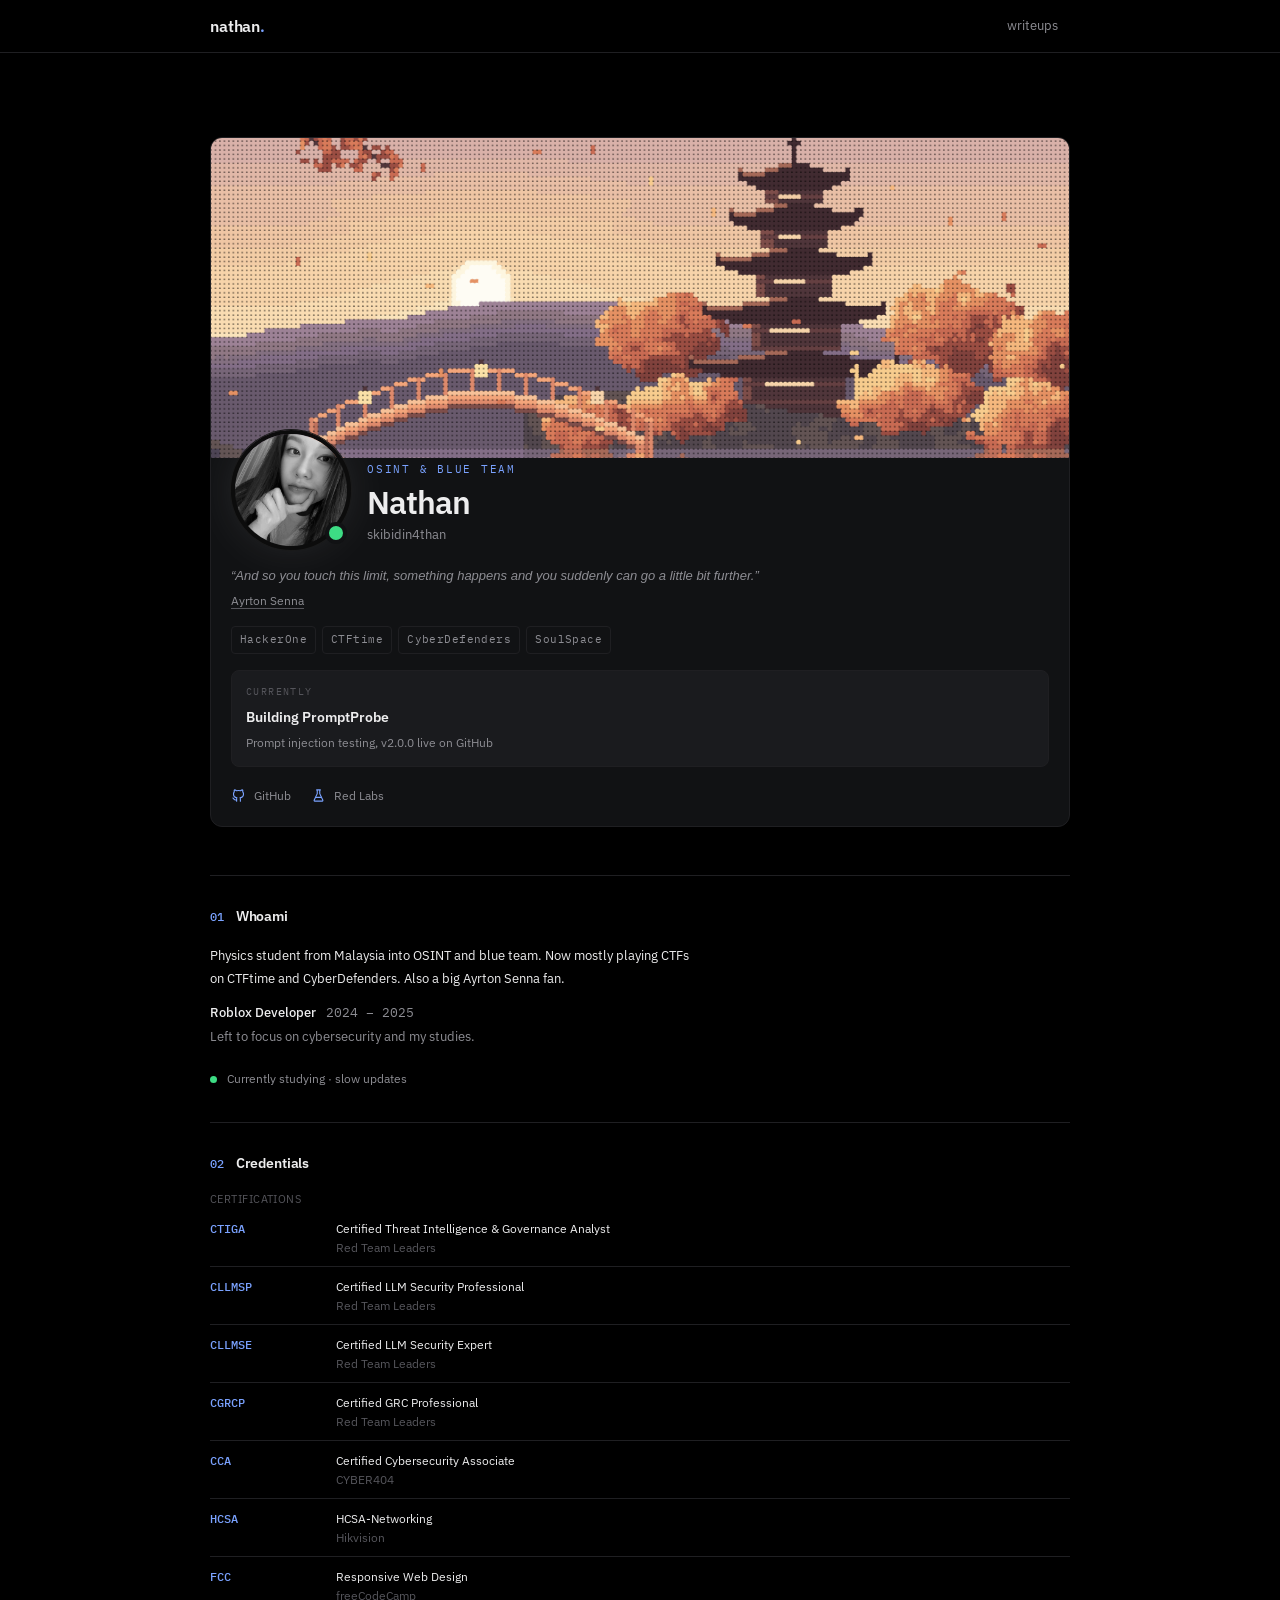
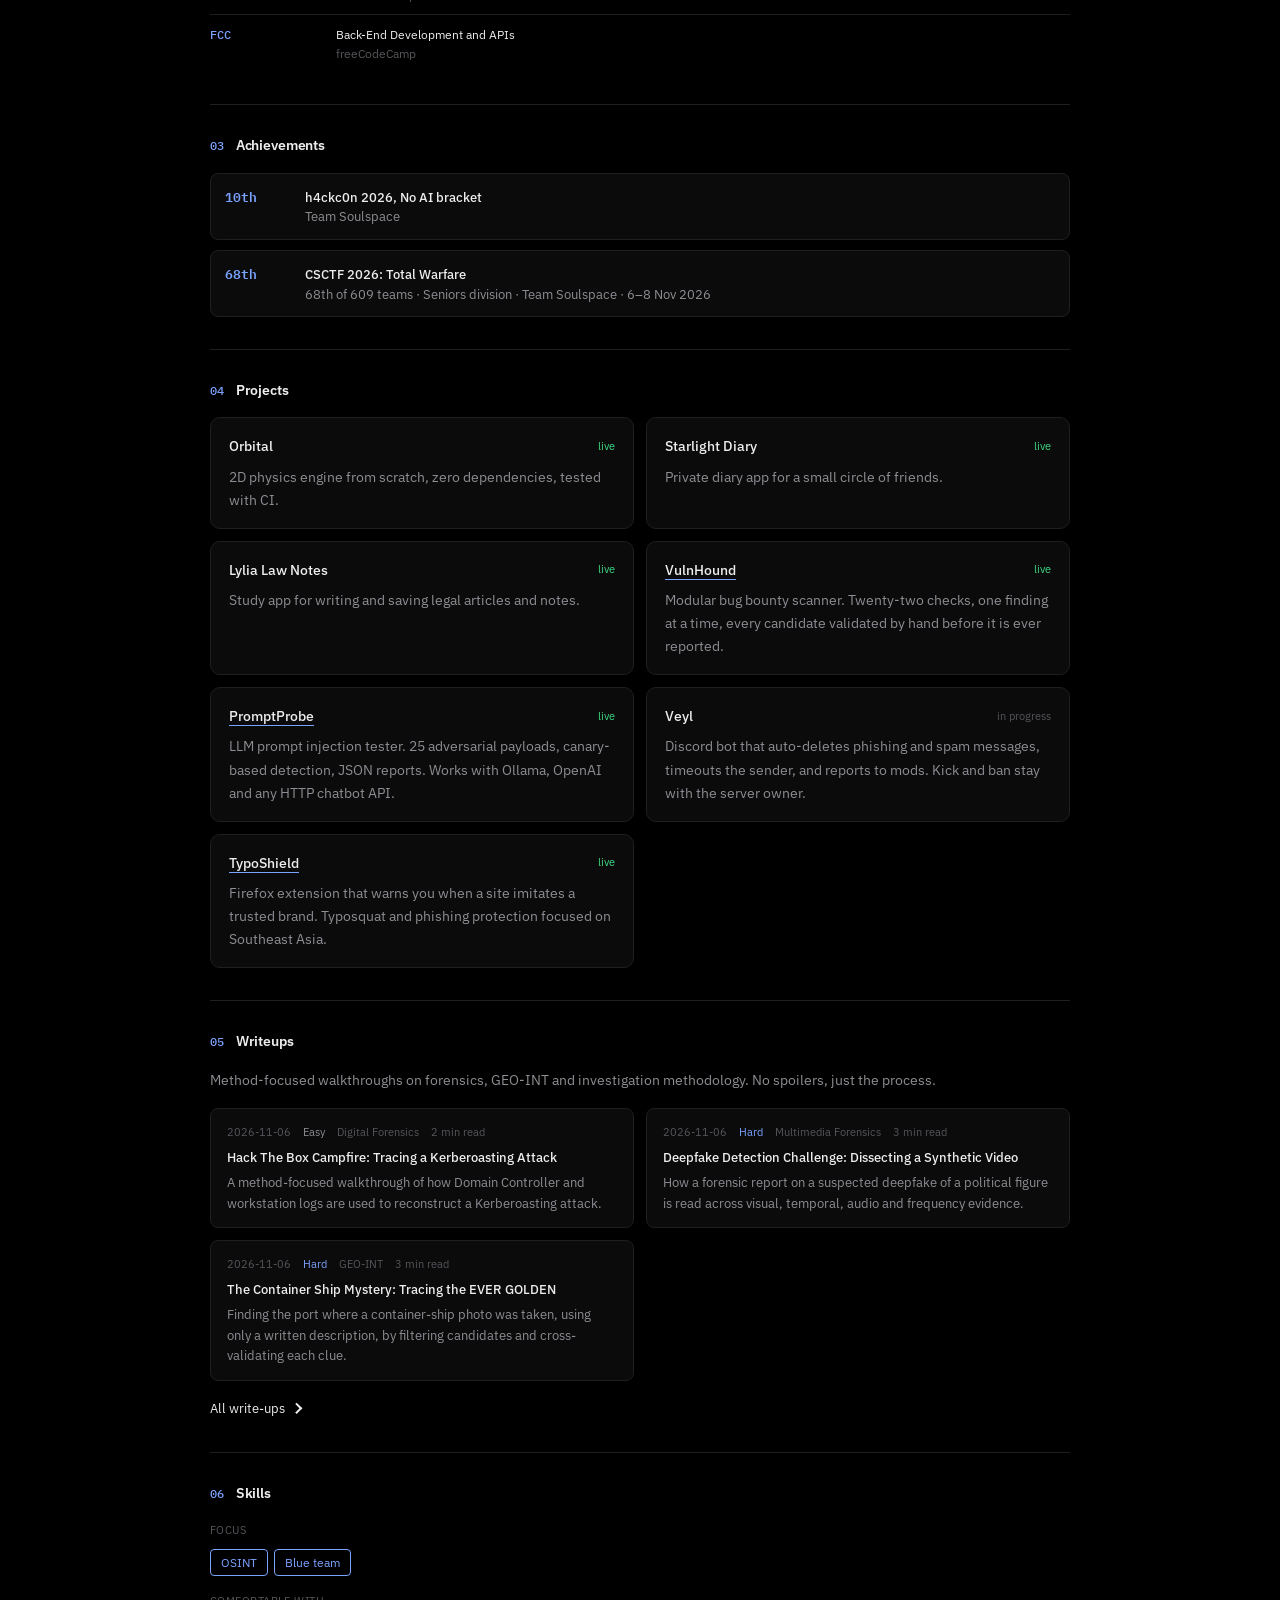
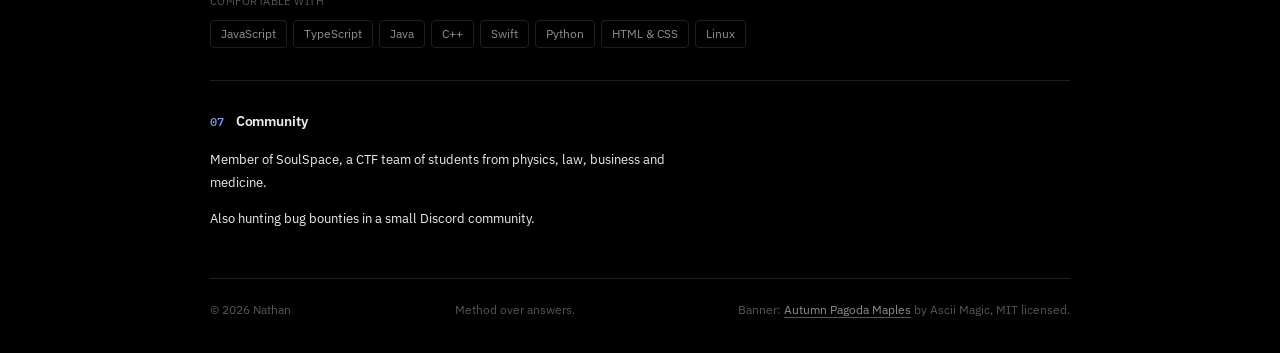
==== commit c54a47ca: "Fix profile kicker overlapping the banner" ====
--- a/index.html
+++ b/index.html
@@ -16,7 +16,7 @@
   <link rel="preconnect" href="https://fonts.googleapis.com">
   <link rel="preconnect" href="https://fonts.gstatic.com" crossorigin>
   <link rel="stylesheet" href="https://fonts.googleapis.com/css2?family=IBM+Plex+Mono:wght@400;500&amp;family=IBM+Plex+Sans:ital,wght@0,400;0,500;0,600;1,400&amp;display=swap">
-  <link rel="stylesheet" href="/assets/css/style.css?v=22">
+  <link rel="stylesheet" href="/assets/css/style.css?v=23">
   <script type="application/ld+json">
   {
     "@context": "https://schema.org",
--- a/assets/css/style.css
+++ b/assets/css/style.css
@@ -199,7 +199,7 @@
   display: flex;
   gap: 16px;
   align-items: flex-end;
-  margin-top: -40px;
+  margin-top: -28px;
 }
 
 .profile-card .avatar {
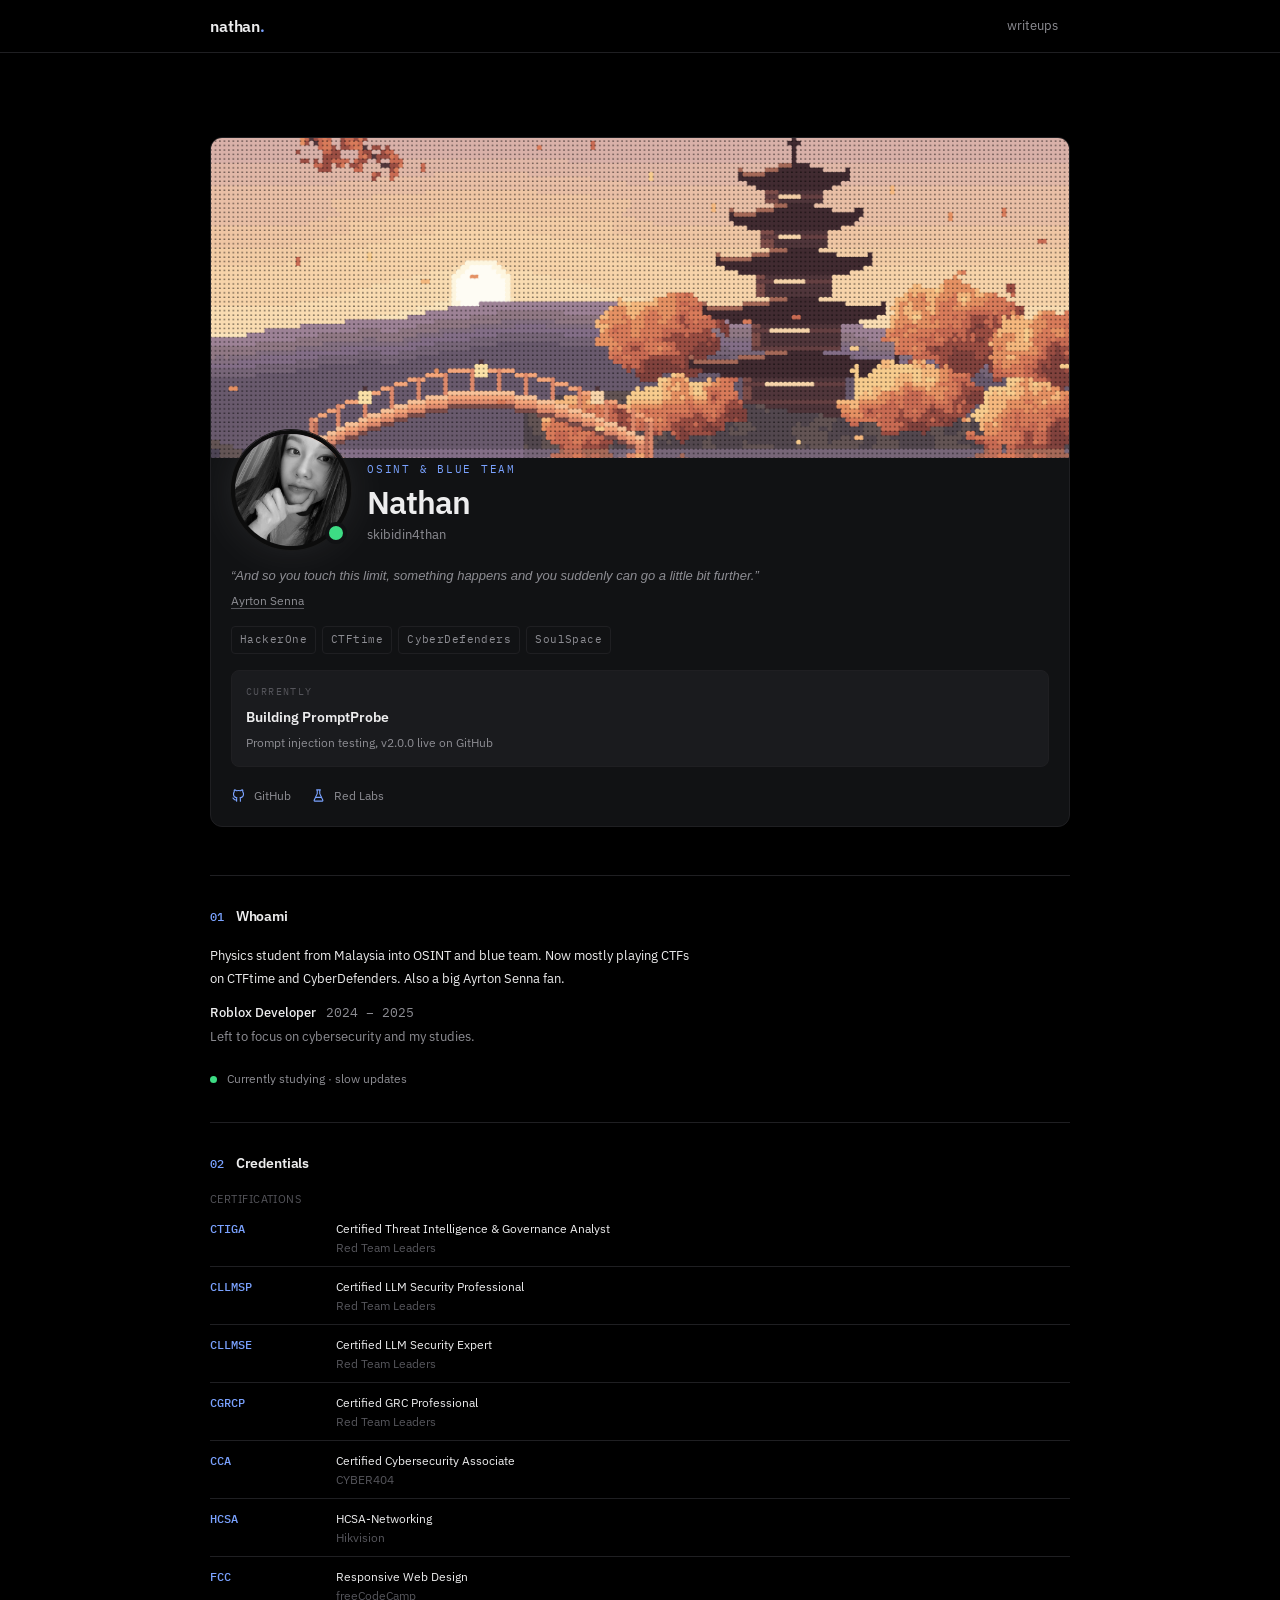
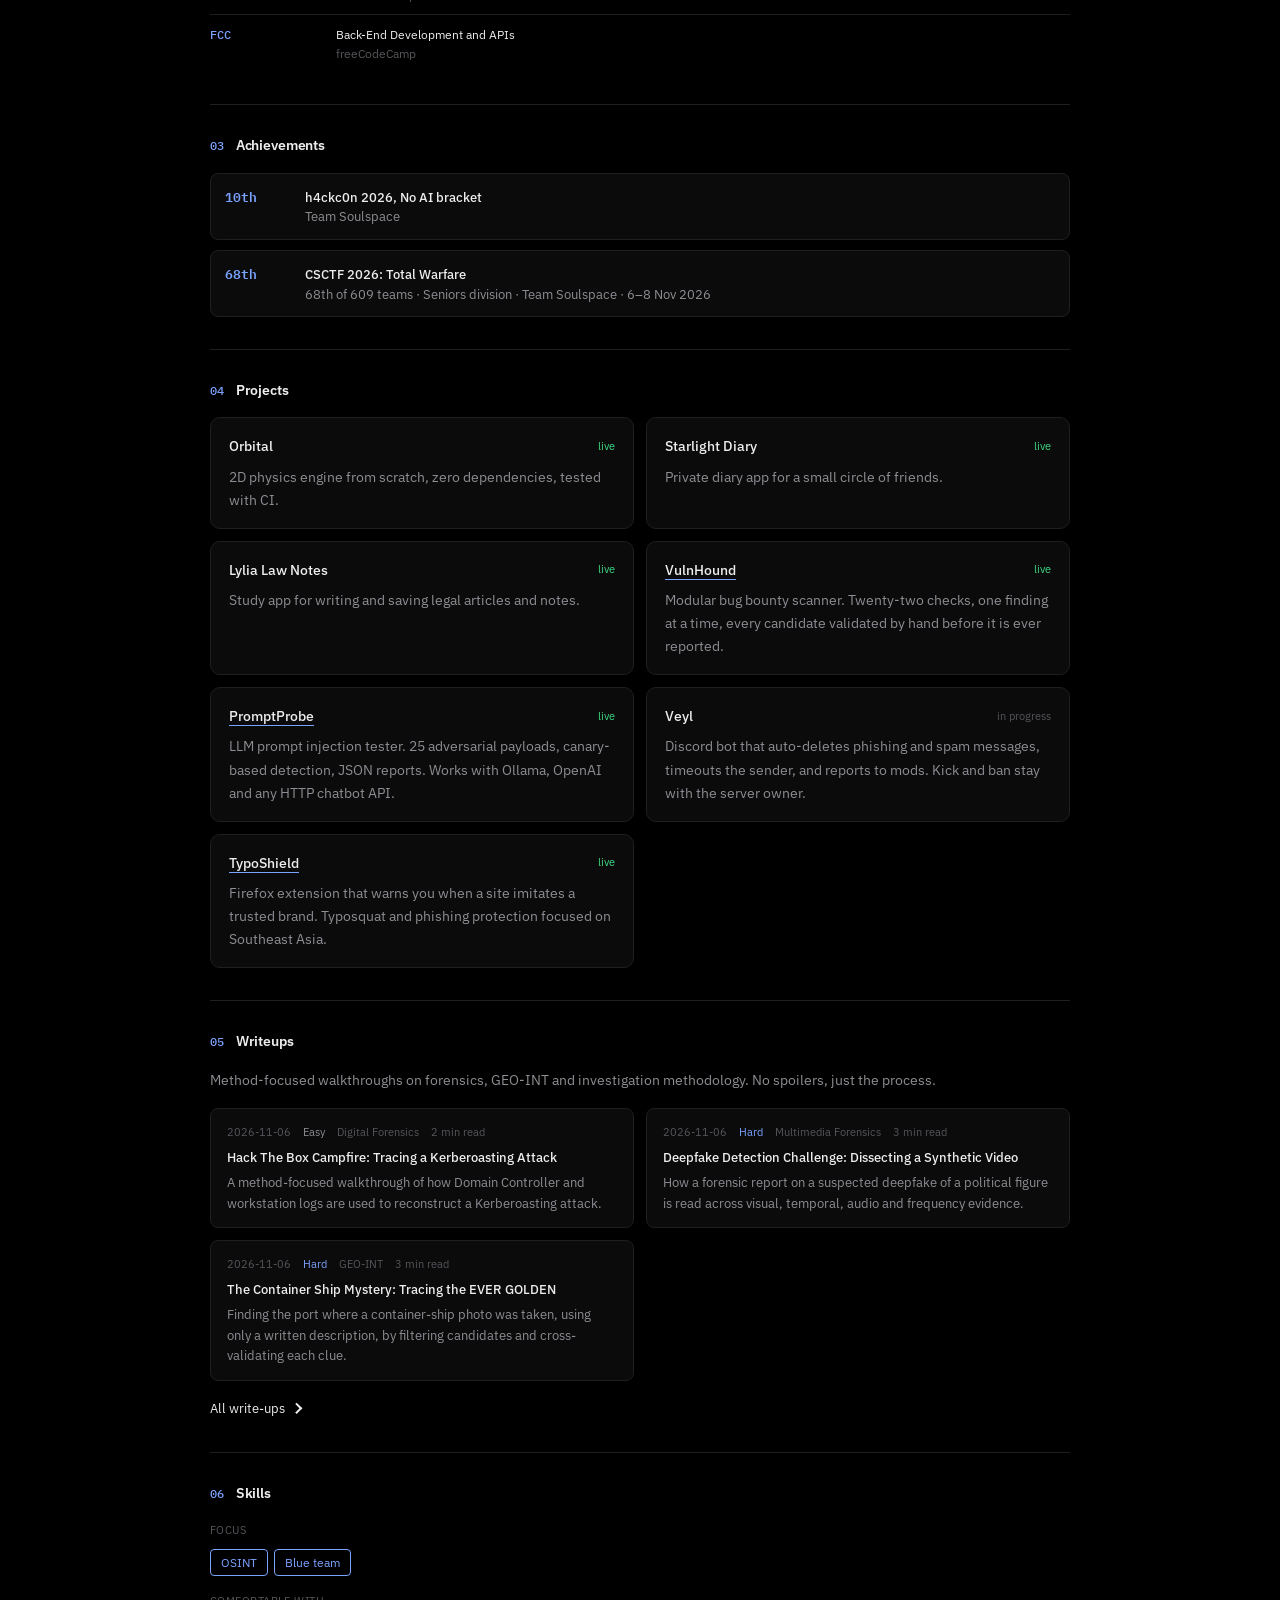
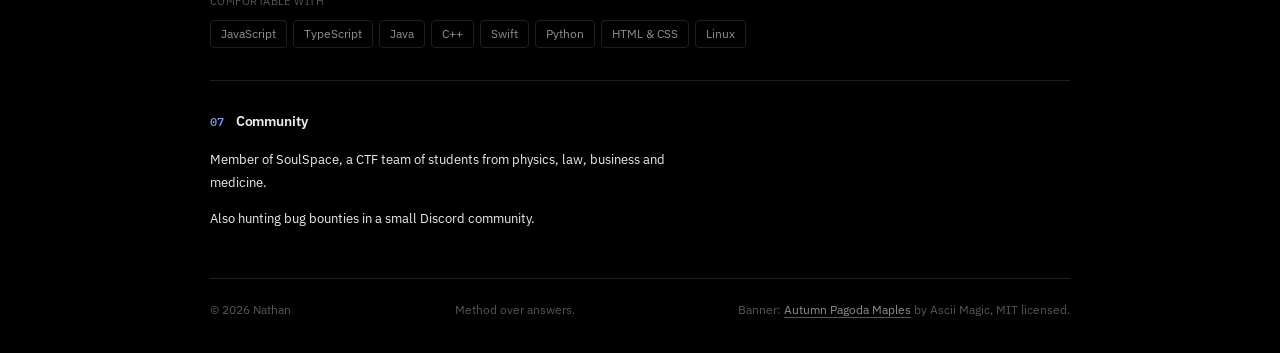
==== commit b772a5b1: "PromptProbe page v2.0.0: stat strip, category cards, real demo output" ====
--- a/index.html
+++ b/index.html
@@ -16,7 +16,7 @@
   <link rel="preconnect" href="https://fonts.googleapis.com">
   <link rel="preconnect" href="https://fonts.gstatic.com" crossorigin>
   <link rel="stylesheet" href="https://fonts.googleapis.com/css2?family=IBM+Plex+Mono:wght@400;500&amp;family=IBM+Plex+Sans:ital,wght@0,400;0,500;0,600;1,400&amp;display=swap">
-  <link rel="stylesheet" href="/assets/css/style.css?v=23">
+  <link rel="stylesheet" href="/assets/css/style.css?v=24">
   <script type="application/ld+json">
   {
     "@context": "https://schema.org",
--- a/assets/css/style.css
+++ b/assets/css/style.css
@@ -1220,3 +1220,108 @@
   font-size: 13px;
   line-height: 1.6;
 }
+
+/* PromptProbe page: stat strip, category cards, verdict chips */
+.article-body .pp-stats {
+  display: grid;
+  grid-template-columns: repeat(4, 1fr);
+  gap: 10px;
+  margin: 20px 0 0;
+}
+
+.article-body .pp-stat {
+  padding: 14px 16px;
+  border: 1px solid var(--line);
+  border-radius: 8px;
+  background: var(--surface);
+}
+
+.article-body .pp-stat-num {
+  margin: 0;
+  font-size: 24px;
+  font-weight: 600;
+  letter-spacing: -.02em;
+}
+
+.article-body .pp-stat-label {
+  margin: 4px 0 0;
+  color: var(--muted);
+  font-size: 12px;
+  line-height: 1.5;
+}
+
+.article-body .pp-cats {
+  display: grid;
+  grid-template-columns: repeat(3, 1fr);
+  gap: 10px;
+  margin: 18px 0;
+}
+
+.article-body .pp-cat {
+  padding: 14px 16px;
+  border: 1px solid var(--line);
+  border-radius: 8px;
+  background: var(--surface);
+}
+
+.article-body .pp-cat-count {
+  margin: 0;
+  color: var(--accent);
+  font-family: var(--mono);
+  font-size: 22px;
+  font-weight: 500;
+}
+
+.article-body .pp-cat-name {
+  margin: 6px 0 0;
+  font-size: 13px;
+  font-weight: 600;
+}
+
+.article-body .pp-cat-desc {
+  margin: 4px 0 0;
+  color: var(--muted);
+  font-size: 12.5px;
+  line-height: 1.6;
+}
+
+.article-body .verdict {
+  padding: 1px 7px;
+  border: 1px solid var(--line);
+  border-radius: 4px;
+  font-family: var(--mono);
+  font-size: .82em;
+  white-space: nowrap;
+}
+
+.article-body .verdict-vuln {
+  border-color: rgba(255, 90, 90, .5);
+  color: #ff7a7a;
+}
+
+.article-body .verdict-likely {
+  border-color: rgba(255, 190, 90, .5);
+  color: #ffbe5a;
+}
+
+.article-body .verdict-clean {
+  border-color: rgba(61, 220, 132, .5);
+  color: var(--live);
+}
+
+.article-body .verdict-error {
+  color: var(--muted);
+}
+
+.article-body pre.pp-demo {
+  white-space: pre-wrap;
+}
+
+@media (max-width: 520px) {
+  .article-body .pp-stats {
+    grid-template-columns: repeat(2, 1fr);
+  }
+  .article-body .pp-cats {
+    grid-template-columns: 1fr;
+  }
+}
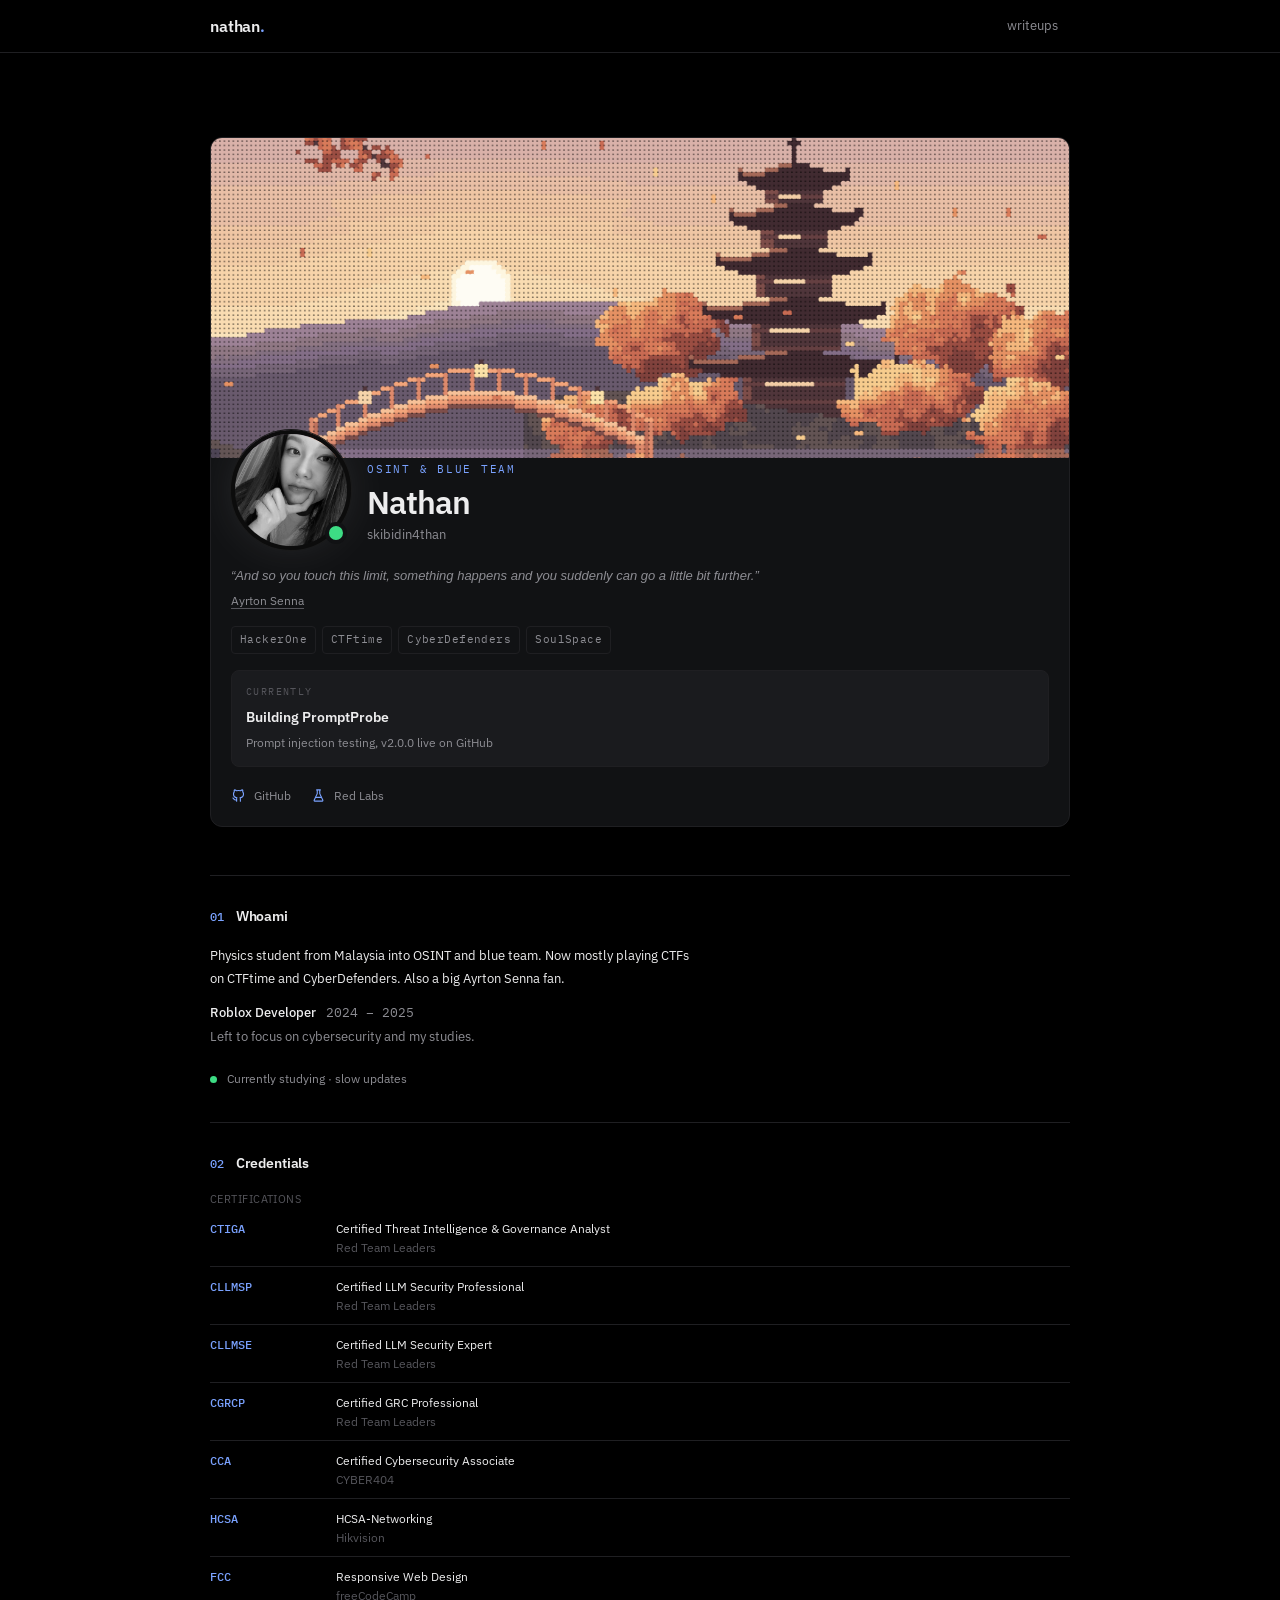
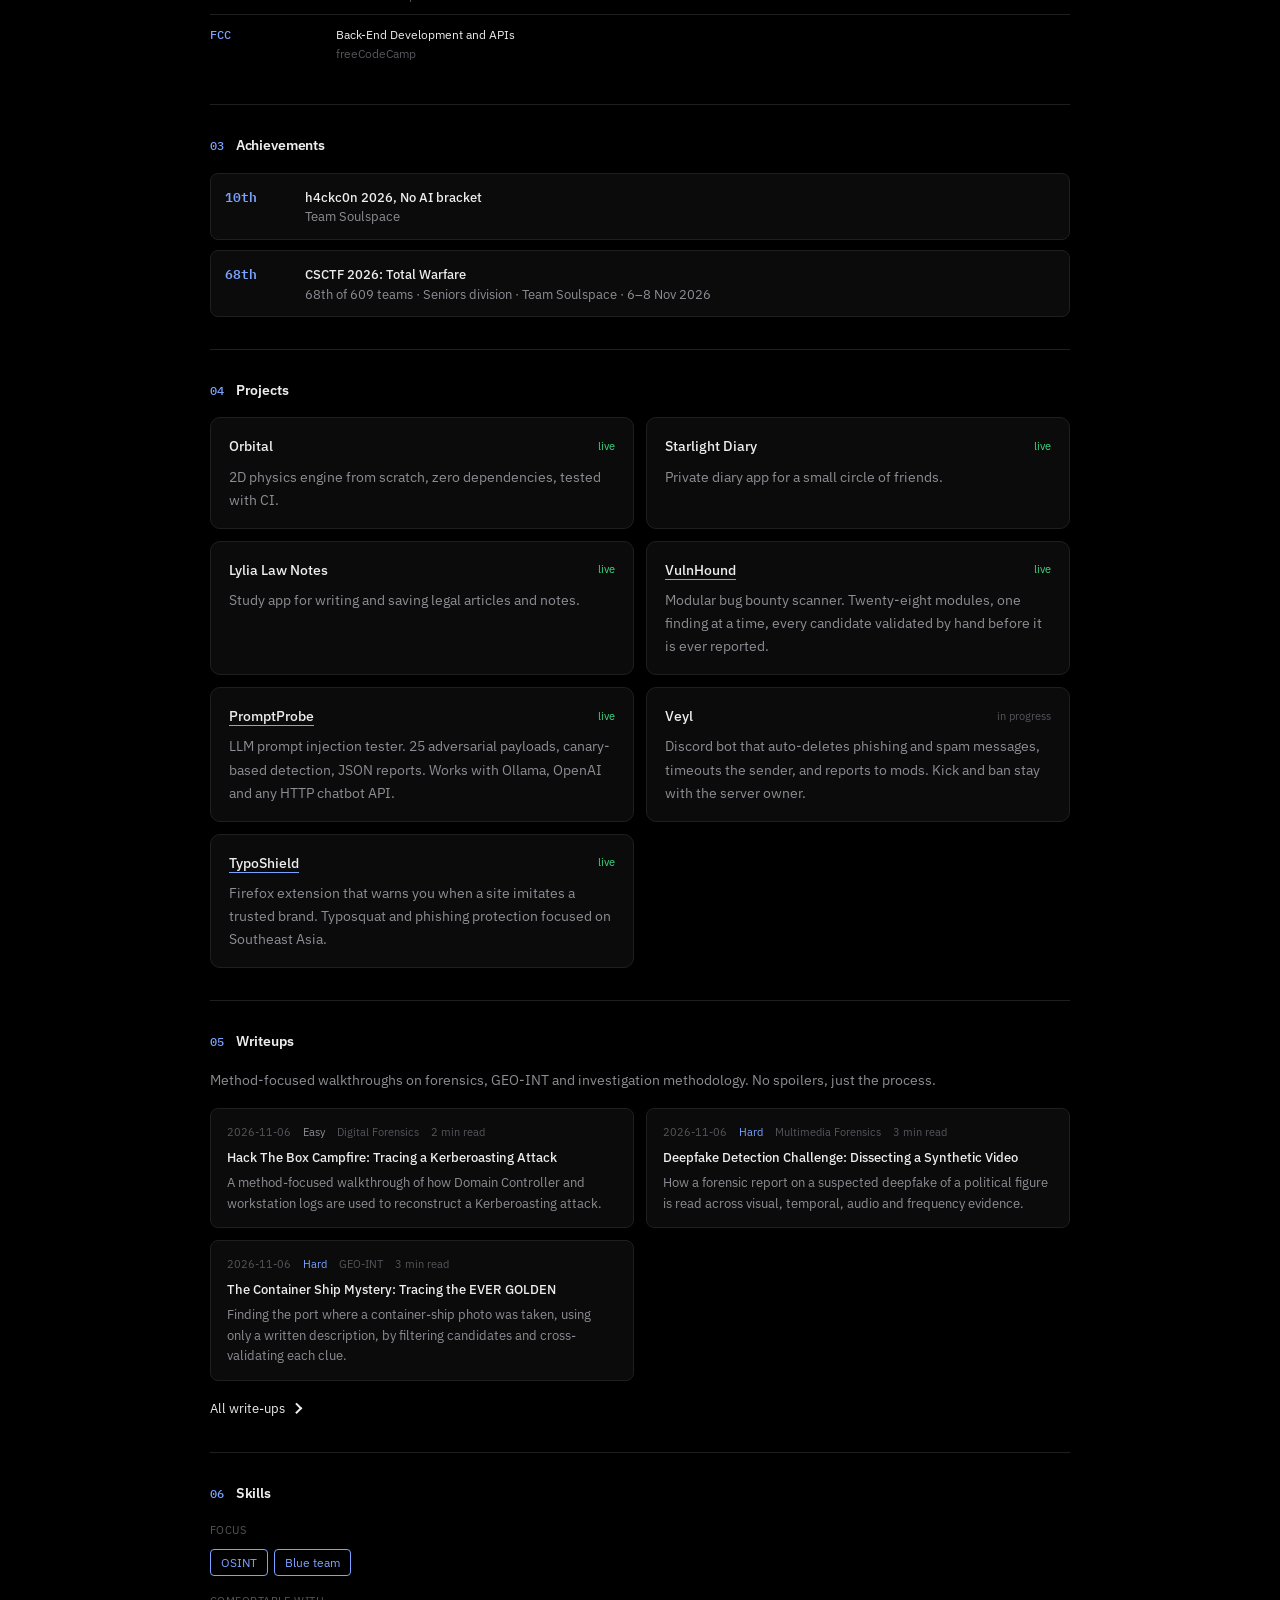
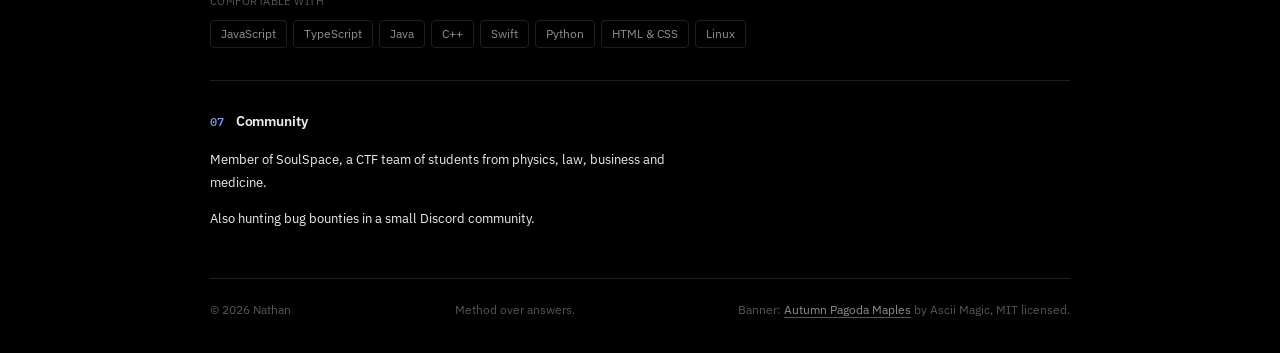
==== commit 68ab1157: "VulnHound page v1.4.1: real banner, 28 modules, live finding counts" ====
--- a/index.html
+++ b/index.html
@@ -16,7 +16,7 @@
   <link rel="preconnect" href="https://fonts.googleapis.com">
   <link rel="preconnect" href="https://fonts.gstatic.com" crossorigin>
   <link rel="stylesheet" href="https://fonts.googleapis.com/css2?family=IBM+Plex+Mono:wght@400;500&amp;family=IBM+Plex+Sans:ital,wght@0,400;0,500;0,600;1,400&amp;display=swap">
-  <link rel="stylesheet" href="/assets/css/style.css?v=24">
+  <link rel="stylesheet" href="/assets/css/style.css?v=25">
   <script type="application/ld+json">
   {
     "@context": "https://schema.org",
@@ -131,7 +131,7 @@
         </article>
         <article class="project">
           <div class="project-top"><h3><a href="/projects/vulnhound.html">VulnHound</a></h3><span class="project-status live">live</span></div>
-          <p class="project-description">Modular bug bounty scanner. Twenty-two checks, one finding at a time, every candidate validated by hand before it is ever reported.</p>
+          <p class="project-description">Modular bug bounty scanner. Twenty-eight modules, one finding at a time, every candidate validated by hand before it is ever reported.</p>
         </article>
         <article class="project">
           <div class="project-top"><h3><a href="/projects/promptprobe.html">PromptProbe</a></h3><span class="project-status live">live</span></div>
--- a/assets/css/style.css
+++ b/assets/css/style.css
@@ -1325,3 +1325,8 @@
     grid-template-columns: 1fr;
   }
 }
+
+.article-body pre.vh-banner {
+  font-size: 11px;
+  line-height: 1.5;
+}
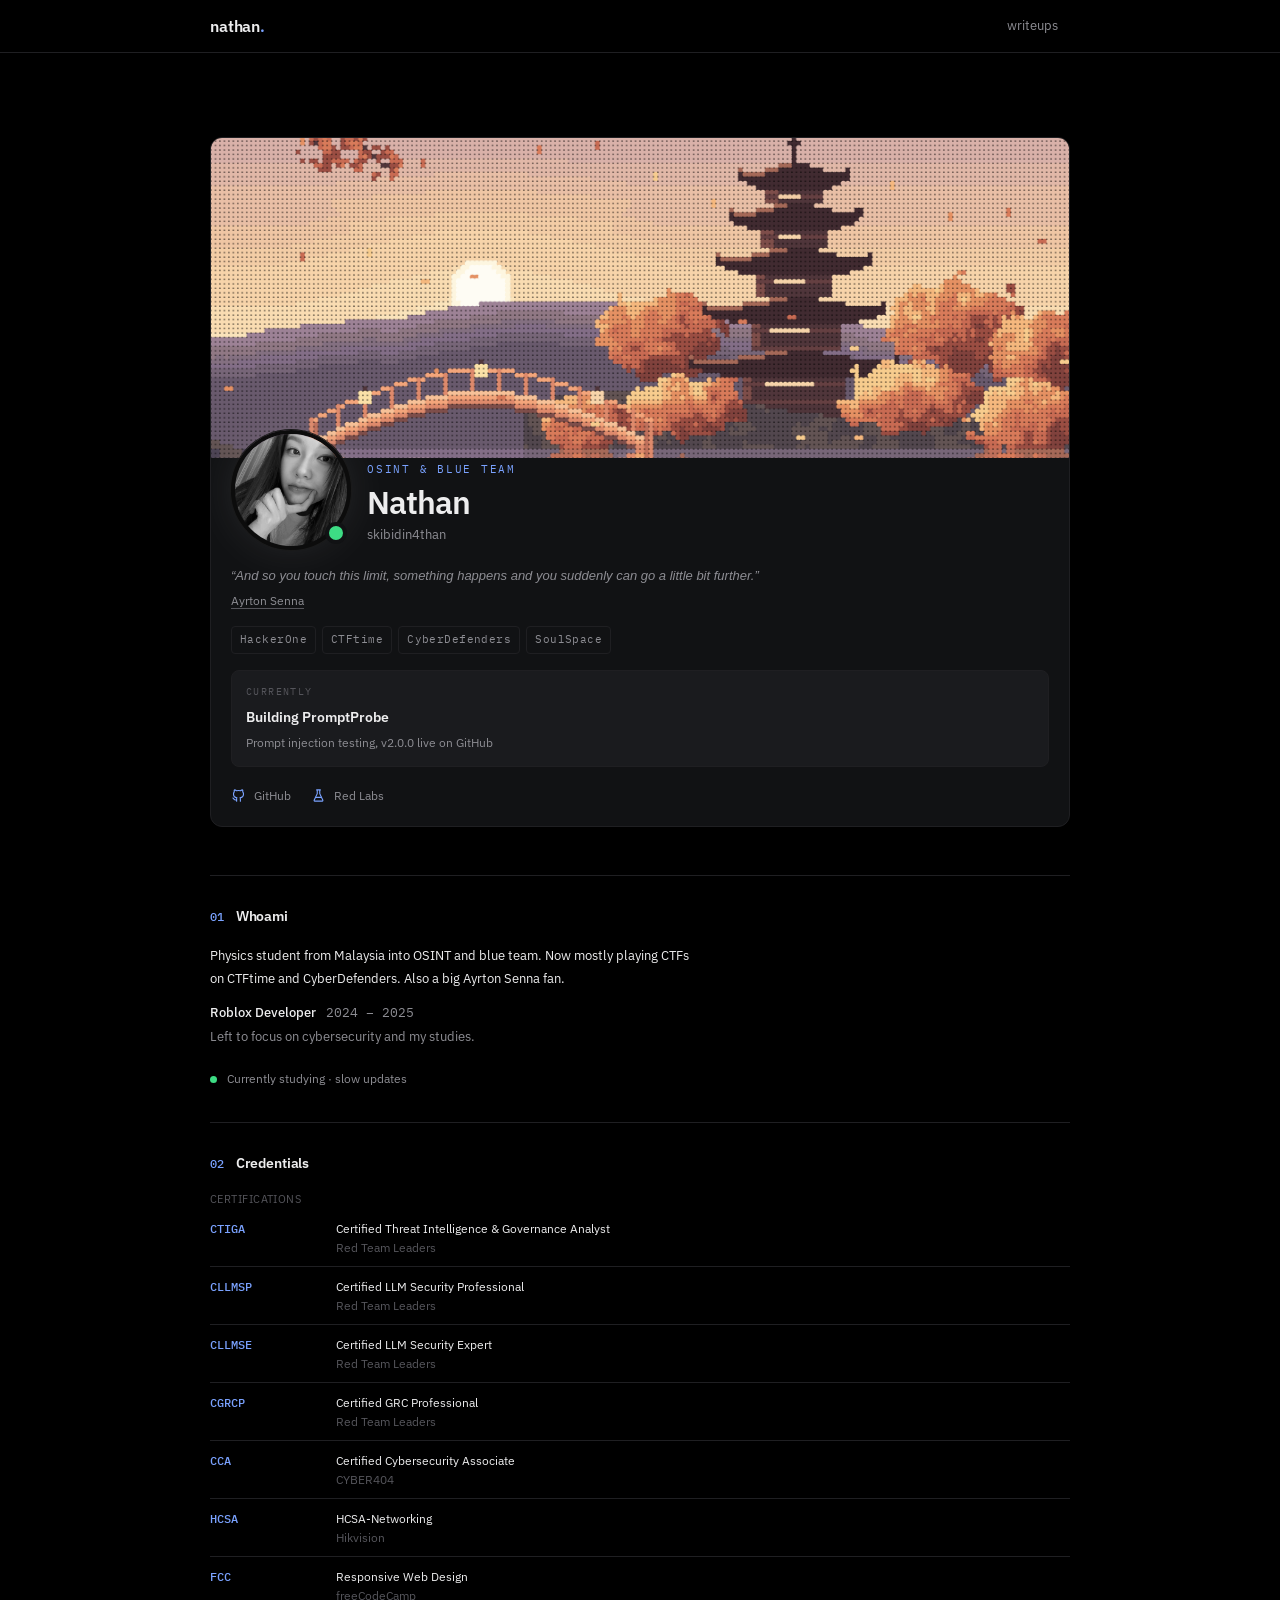
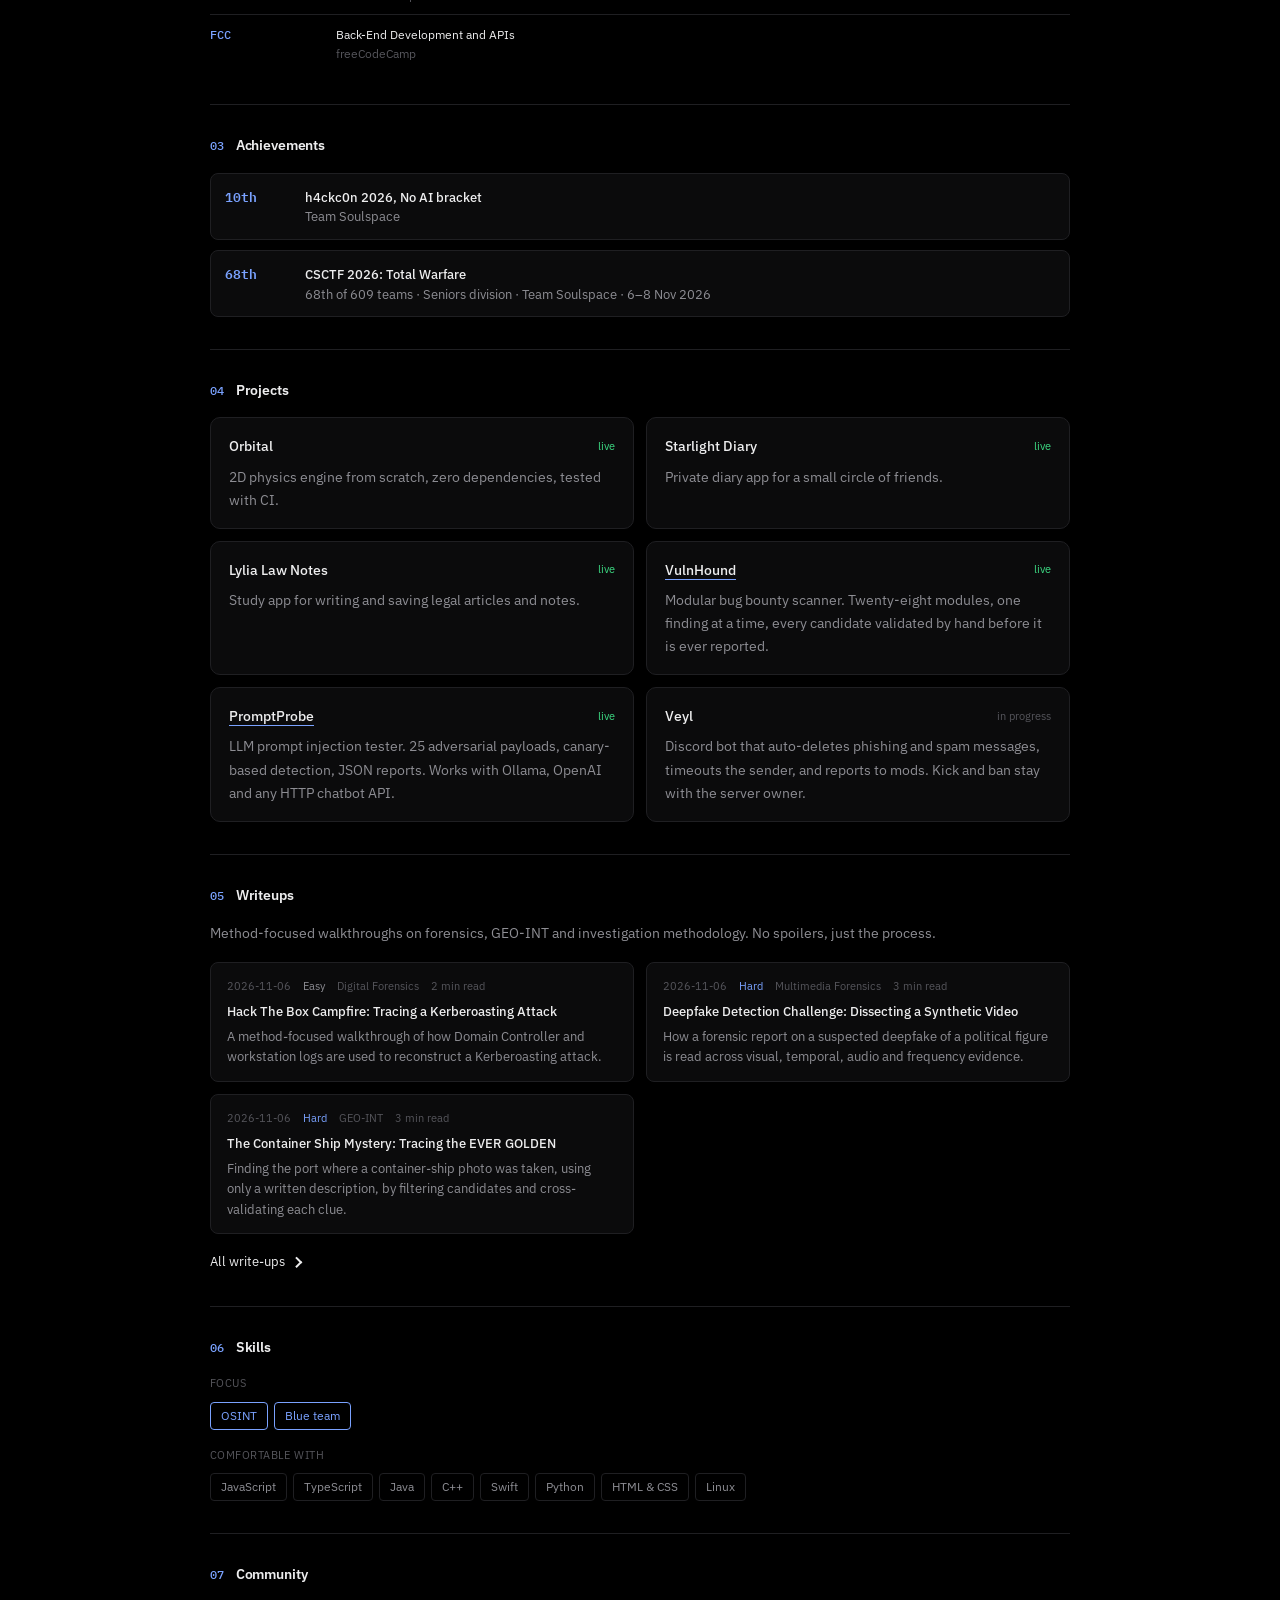
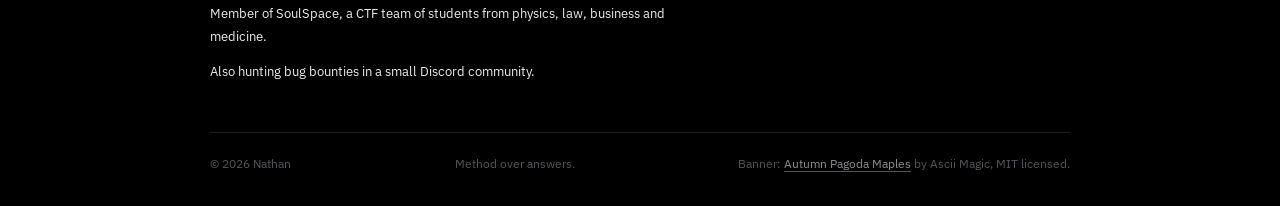
==== commit 236973a4: "Remove TypoShield from portfolio" ====
--- a/index.html
+++ b/index.html
@@ -141,10 +141,6 @@
           <div class="project-top"><h3>Veyl</h3><span class="project-status progress">in progress</span></div>
           <p class="project-description">Discord bot that auto-deletes phishing and spam messages, timeouts the sender, and reports to mods. Kick and ban stay with the server owner.</p>
         </article>
-        <article class="project">
-          <div class="project-top"><h3><a href="/projects/typoshield.html">TypoShield</a></h3><span class="project-status live">live</span></div>
-          <p class="project-description">Firefox extension that warns you when a site imitates a trusted brand. Typosquat and phishing protection focused on Southeast Asia.</p>
-        </article>
       </div>
     </section>
 
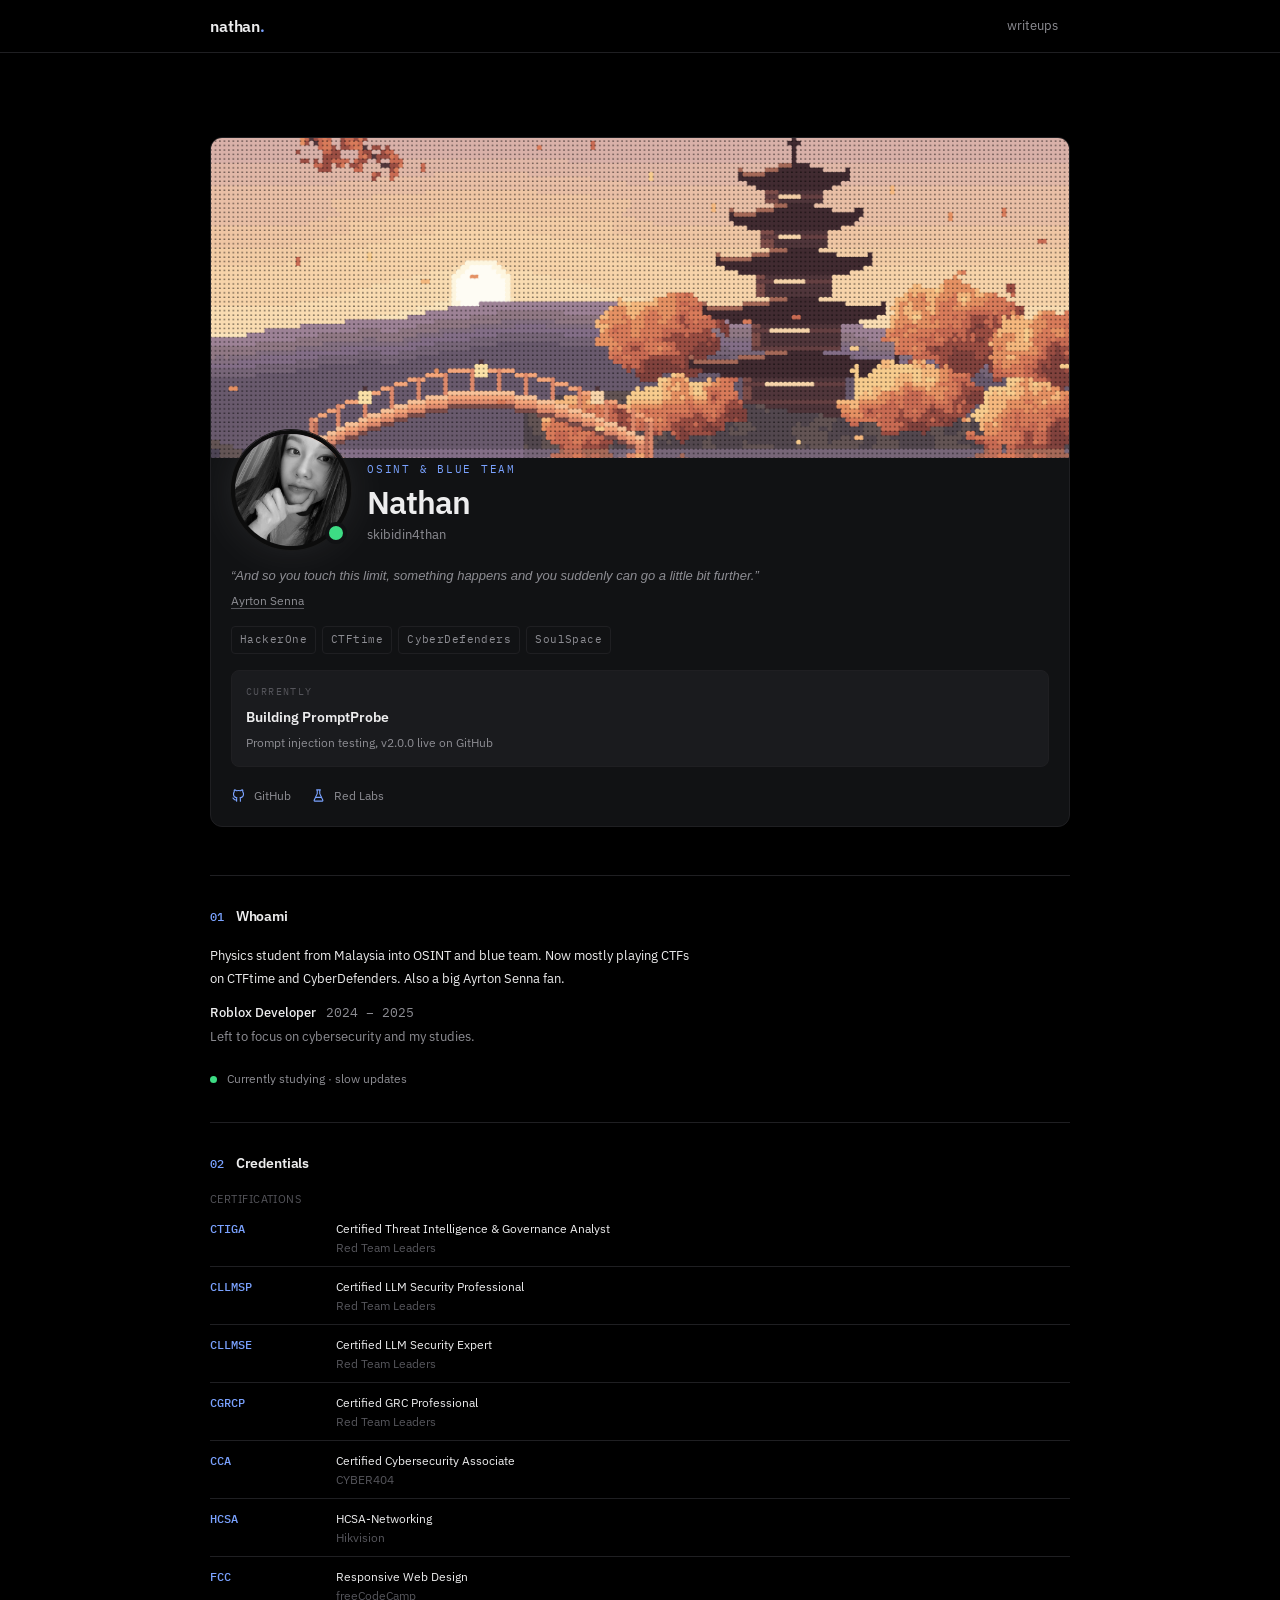
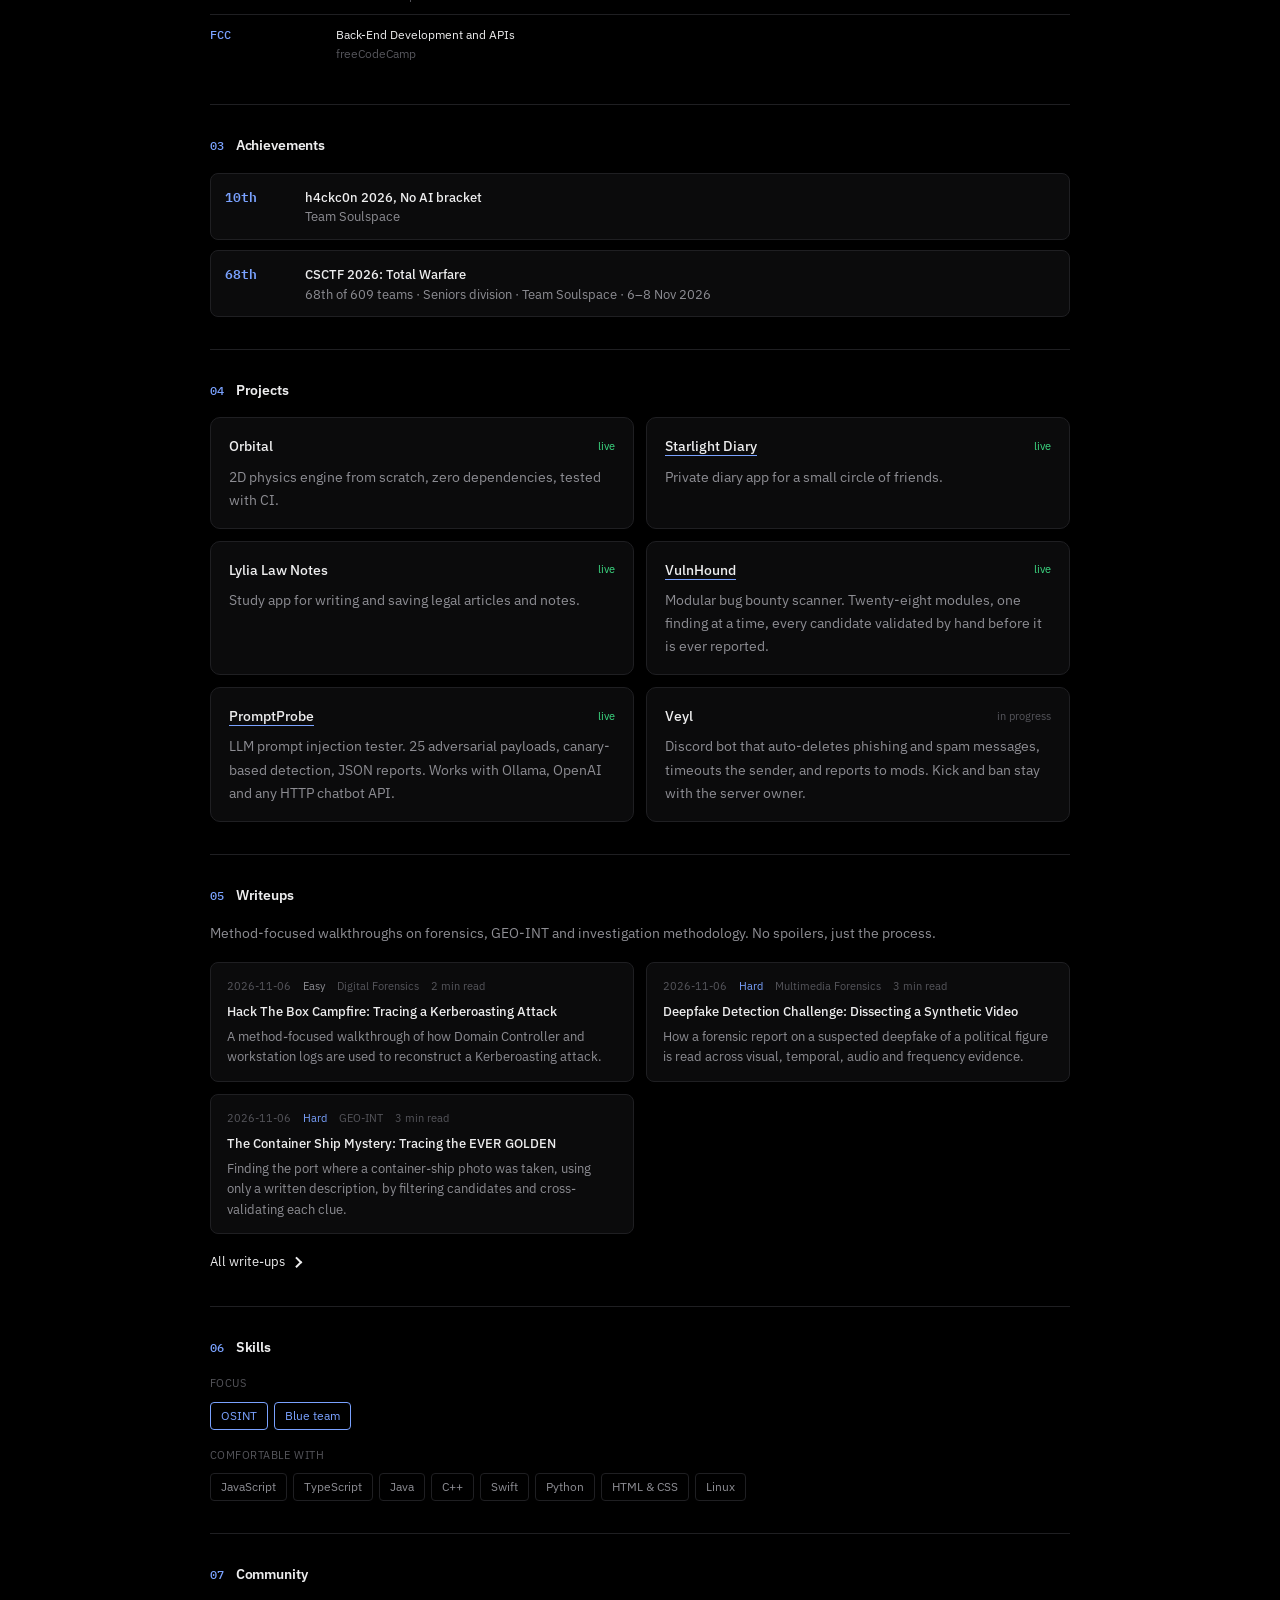
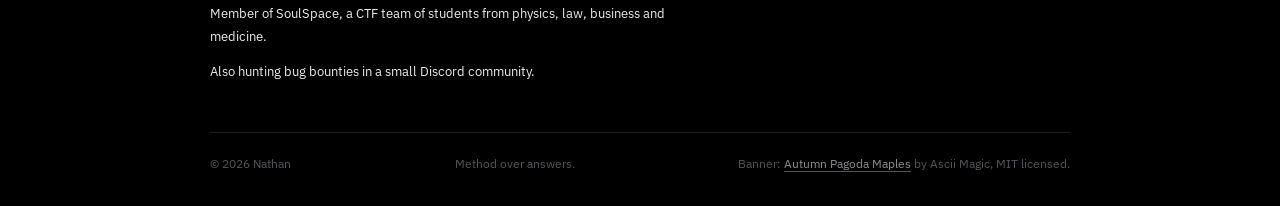
==== commit b05c2dff: "Homepage: make Starlight Diary card title a link" ====
--- a/index.html
+++ b/index.html
@@ -122,7 +122,7 @@
           <p class="project-description">2D physics engine from scratch, zero dependencies, tested with CI.</p>
         </article>
         <article class="project">
-          <div class="project-top"><h3>Starlight Diary</h3><span class="project-status live">live</span></div>
+          <div class="project-top"><h3><a href="/projects/starlight-diary.html">Starlight Diary</a></h3><span class="project-status live">live</span></div>
           <p class="project-description">Private diary app for a small circle of friends.</p>
         </article>
         <article class="project">
